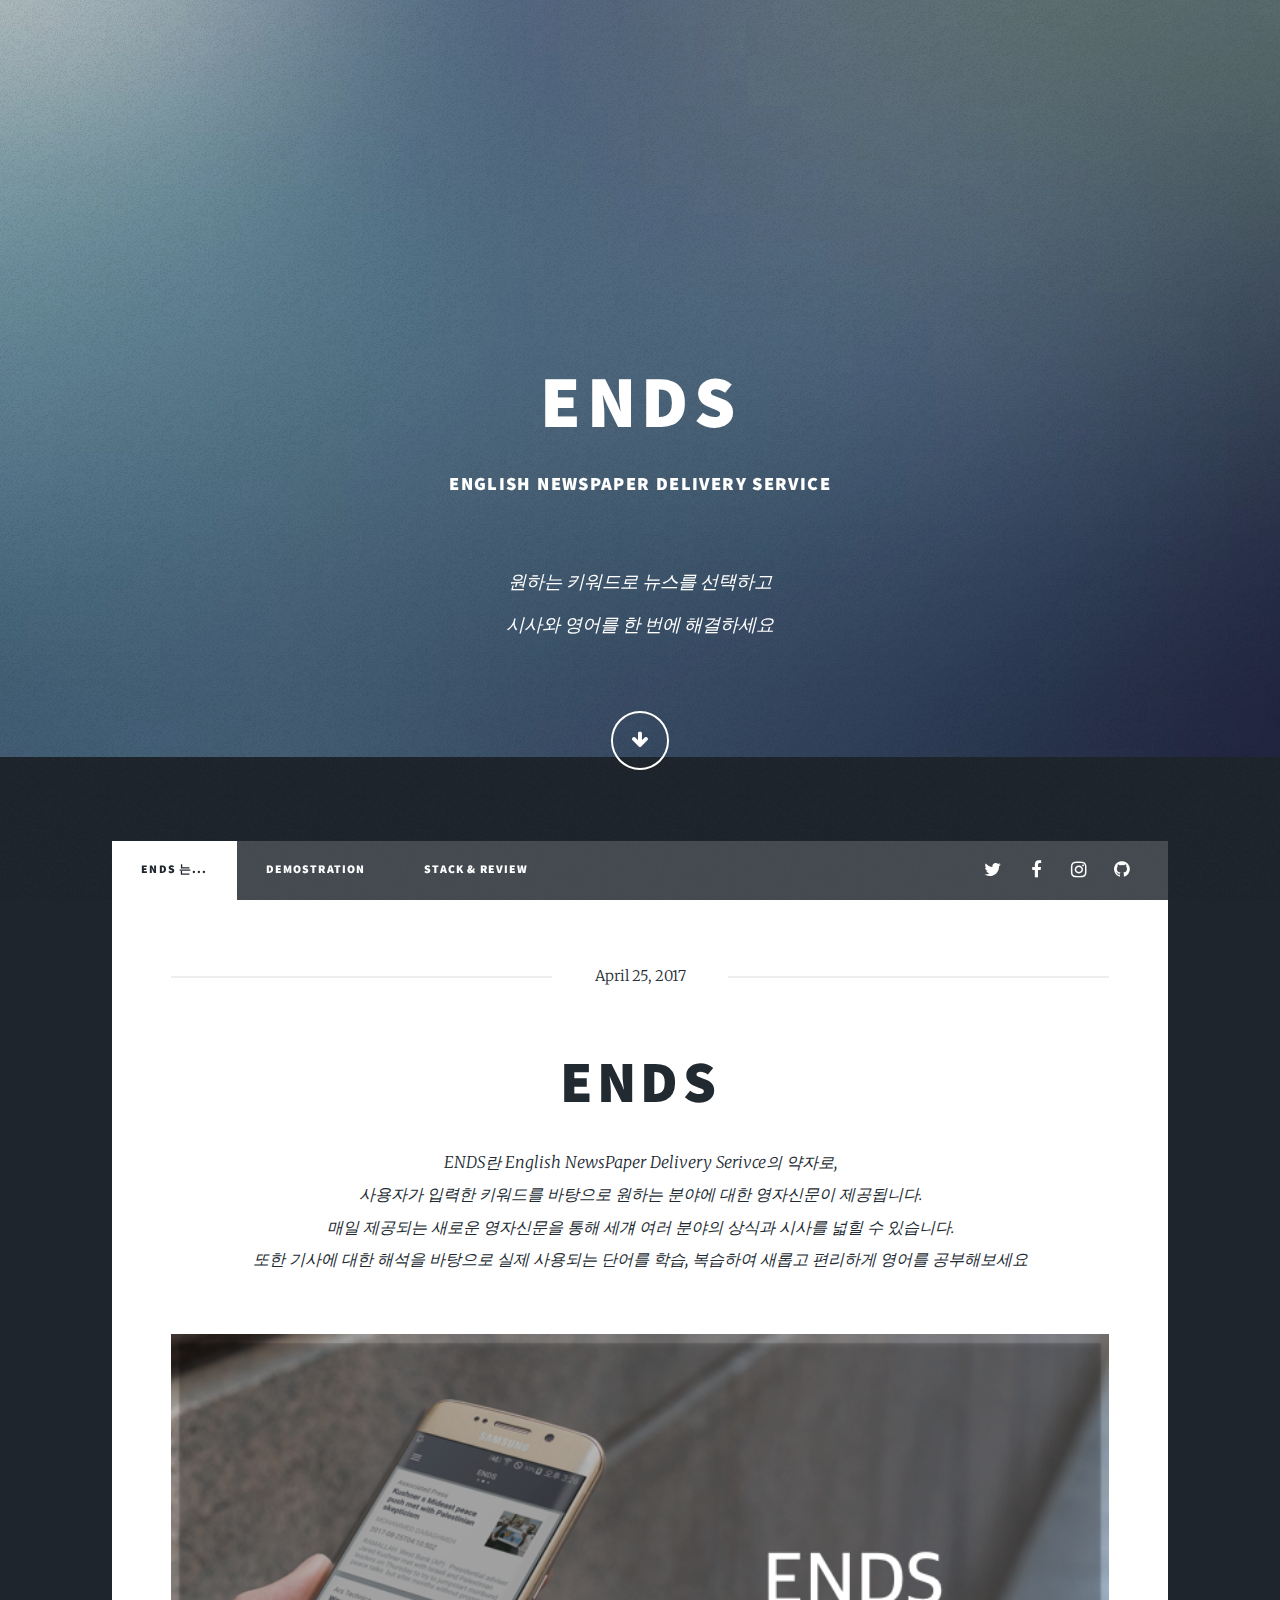
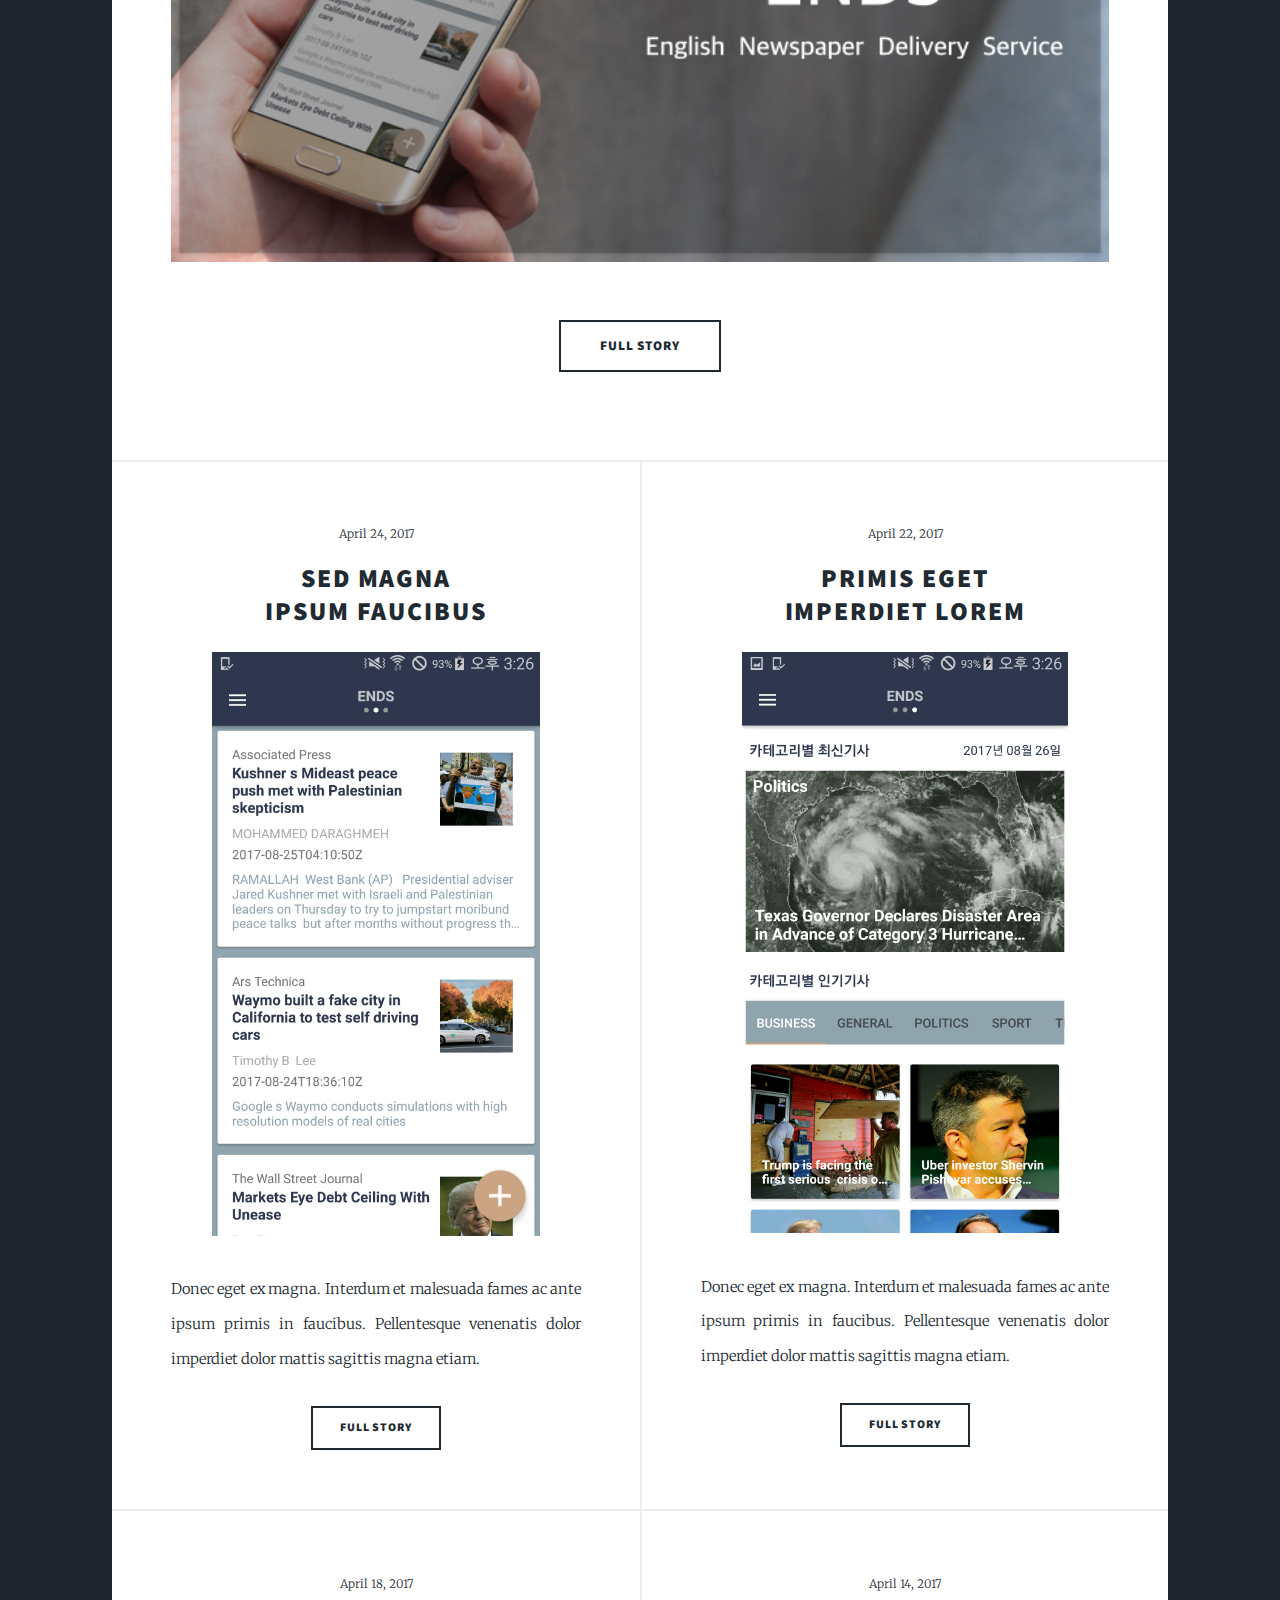
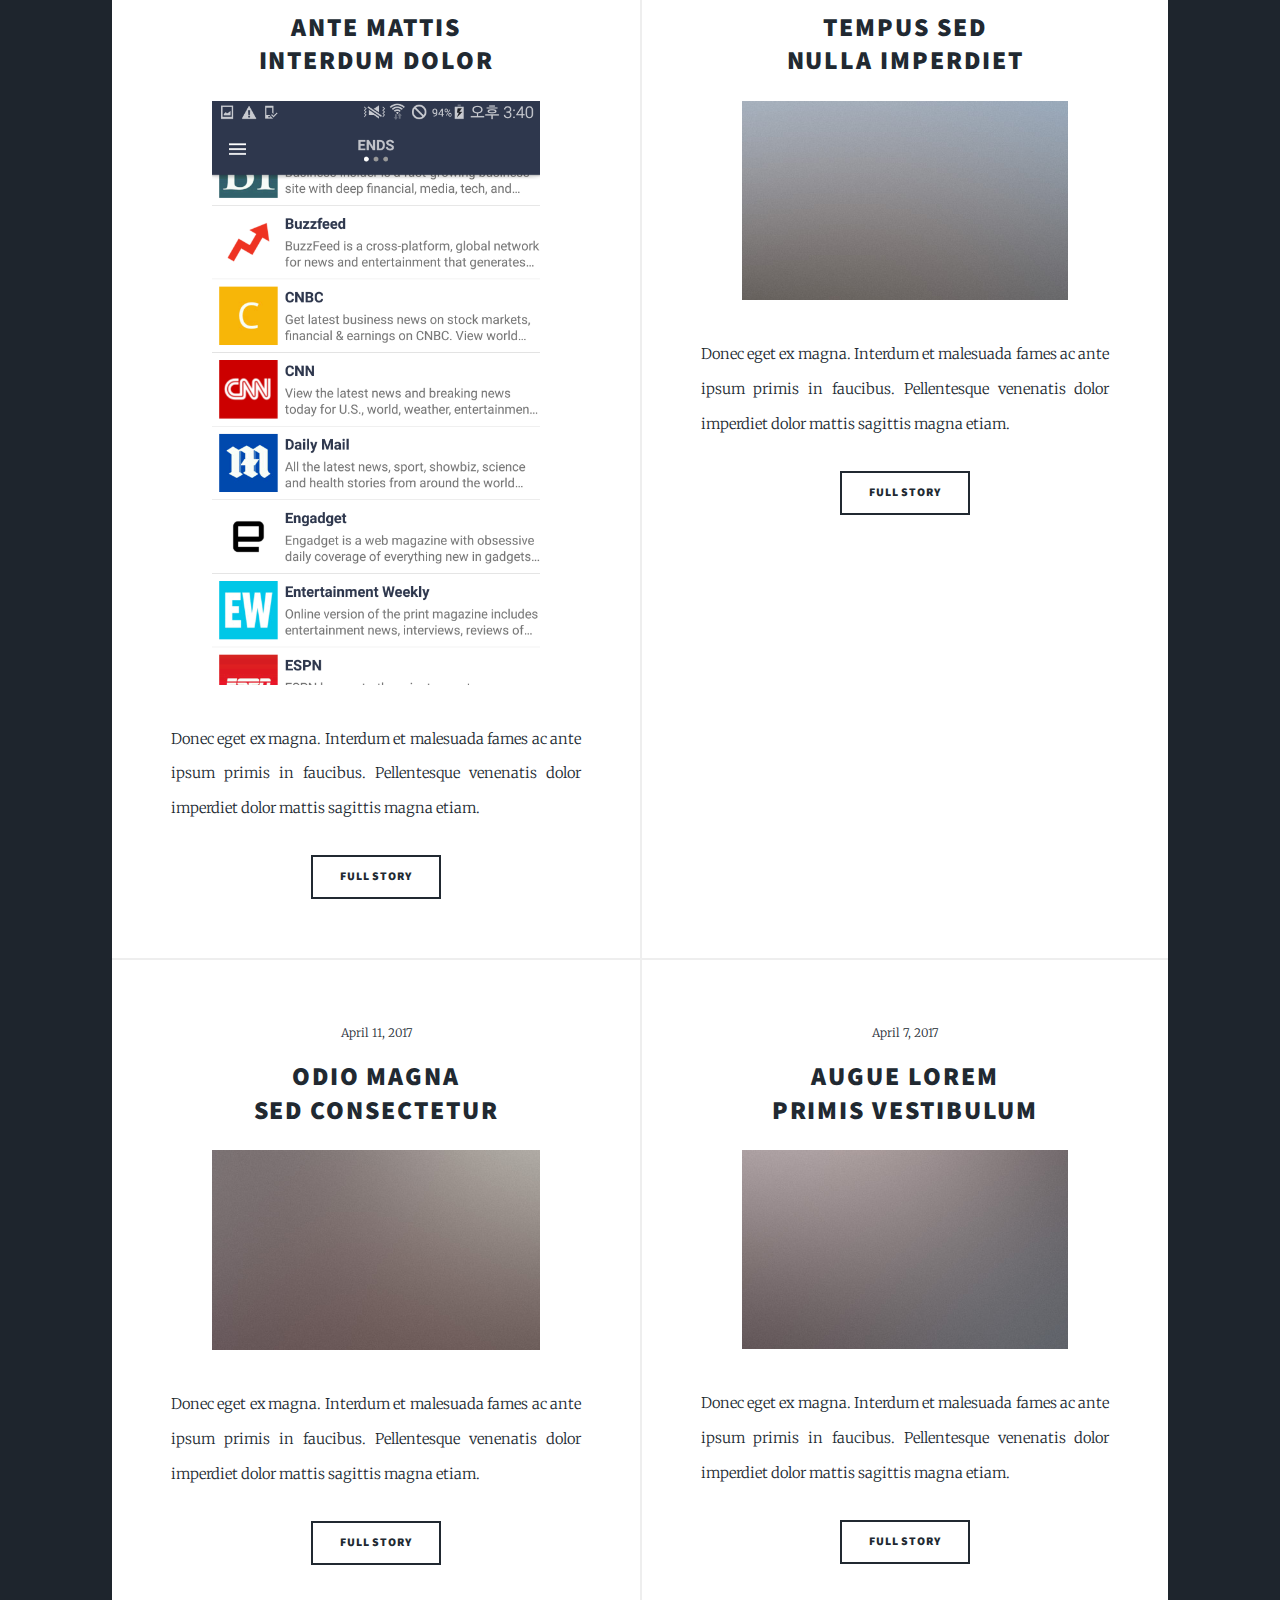
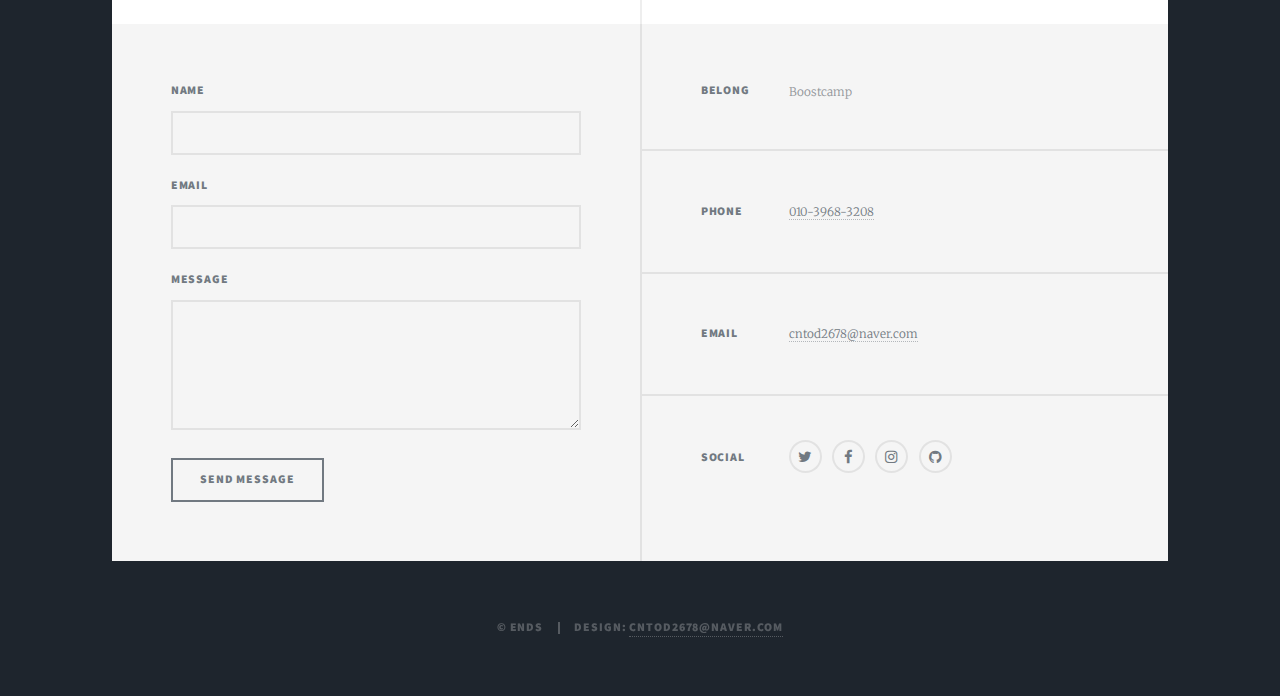
==== index.html @ e50fb22a "Initial commit" ====
<!DOCTYPE HTML>
<!--
	Massively by HTML5 UP
	html5up.net | @ajlkn
	Free for personal and commercial use under the CCA 3.0 license (html5up.net/license)
-->



<html>
	<head>
		<title>Massively by HTML5 UP</title>
		<meta charset="utf-8" />
		<meta name="viewport" content="width=device-width, initial-scale=1, user-scalable=no" />
		<link rel="stylesheet" href="assets/css/main.css" />
		<noscript><link rel="stylesheet" href="assets/css/noscript.css" /></noscript>
         
        
        <style>        
        #imgDiv {
            width:  160px;
            height: 210px;
            position:   absolute;
            border: 2px solid lightseagreen;
        }

        #imgDiv2 {
            width:  160px;
            height: 210px;
            position:   relative;
            border: 2px solid lightseagreen;
            left:   200px;
        }

        #imgDiv img {                         // 두개의 이미지 위치를 똑같이 맞춰줘야 합니다.
            width:  150px;
            height: 200px;
            position:   absolute;
            left:   50%;
            top:    50%;
            margin-left:    -75px;
            margin-top:     -100px;
        }

        #imgDiv2 img {
            width:  150px;
            height: 200px;
            position:   relative;
            left:   50%;
            top:    50%;
            margin-left:    -75px;
            margin-top:     -100px;
        }

        #imgDiv > #funny {                    // 여기부터 
            opacity:    0;
            transition: opacity 1s
        }

        #imgDiv:hover > #funny {
            opacity:    1;
        }                                     //여기까지가 핵심입니다.
    </style>
        
	</head>
	<body class="is-loading">

		<!-- Wrapper -->
			<div id="wrapper" class="fade-in">

				<!-- Intro -->
					<div id="intro">
						<h1>ENDS</h1>
                        <h3>English Newspaper Delivery Service</h3>
                        <p><br>원하는 키워드로 뉴스를 선택하고<br>
                            시사와 영어를 한 번에 해결하세요</p>
                        <br>
						<ul class="actions">
							<li><a href="#header" class="button icon solo fa-arrow-down scrolly">Continue</a></li>
						</ul>
					</div>

				<!-- Header -->
					<header id="header">
						<a href="index.html" class="logo">ENDS 뉴스 알아보기</a>
					</header>

				<!-- Nav -->
					<nav id="nav">
						<ul class="links">
							<li class="active"><a href="index.html">ENDS 는...</a></li>
							<li><a href="generic.html">Demostration</a></li>
							<li><a href="elements.html">Stack & Review</a></li>
						</ul>
						<ul class="icons">
							<li><a href="#" class="icon fa-twitter"><span class="label">Twitter</span></a></li>
							<li><a href="#" class="icon fa-facebook"><span class="label">Facebook</span></a></li>
							<li><a href="#" class="icon fa-instagram"><span class="label">Instagram</span></a></li>
							<li><a href="#" class="icon fa-github"><span class="label">GitHub</span></a></li>
						</ul>
					</nav>

				<!-- Main -->
					<div id="main">

						<!-- Featured Post -->
							<article class="post featured">
								<header class="major">
									<span class="date">April 25, 2017</span>
                                    <h1><a href="#">ENDS</a></h1>
									<p>ENDS란  English NewsPaper Delivery Serivce의 약자로,<br> 사용자가 입력한 키워드를 바탕으로 원하는 분야에 대한 
                                    영자신문이 제공됩니다.<br> 매일 제공되는 새로운 영자신문을 통해 세걔 여러 분야의 상식과 시사를 넓힐 수 있습니다.<br> 또한 기사에 대한 해석을 바탕으로 실제 사용되는 단어를 학습, 복습하여 새롭고 편리하게 영어를 공부해보세요 </p>
								</header>
								<a href="generic.html" class="image main"><img src="images/ENDS.001.png" alt="" /></a>

								<ul class="actions">
									<li><a href="#" class="button big">Full Story</a></li>
								</ul>
							</article>

						<!-- Posts -->
							<section class="posts">
								<article>
									<header>
										<span class="date">April 24, 2017</span>
										<h2><a href="#">Sed magna<br />
										ipsum faucibus</a></h2>
									</header>
									<a href="#" class="image fit"><img src="images/ends_main.png" alt="" /></a>
									<p>Donec eget ex magna. Interdum et malesuada fames ac ante ipsum primis in faucibus. Pellentesque venenatis dolor imperdiet dolor mattis sagittis magna etiam.</p>
									<ul class="actions">
										<li><a href="#" class="button">Full Story</a></li>
									</ul>
								</article>
								<article>
									<header>
										<span class="date">April 22, 2017</span>
										<h2><a href="#">Primis eget<br />
										imperdiet lorem</a></h2>
									</header>
									<a href="#" class="image fit"><img src="images/ends_category.png" alt="" /></a>
									<p>Donec eget ex magna. Interdum et malesuada fames ac ante ipsum primis in faucibus. Pellentesque venenatis dolor imperdiet dolor mattis sagittis magna etiam.</p>
									<ul class="actions">
										<li><a href="#" class="button">Full Story</a></li>
									</ul>
								</article>
								<article>
									<header>
										<span class="date">April 18, 2017</span>
										<h2><a href="#">Ante mattis<br />
										interdum dolor</a></h2>
									</header>
									<a href="#" class="image fit"><img src="images/ends_source.png" alt="" /></a>
									<p>Donec eget ex magna. Interdum et malesuada fames ac ante ipsum primis in faucibus. Pellentesque venenatis dolor imperdiet dolor mattis sagittis magna etiam.</p>
									<ul class="actions">
										<li><a href="#" class="button">Full Story</a></li>
									</ul>
								</article>
								<article>
									<header>
										<span class="date">April 14, 2017</span>
										<h2><a href="#">Tempus sed<br />
										nulla imperdiet</a></h2>
									</header>
									<a href="#" class="image fit"><img src="images/pic05.jpg" alt="" /></a>
									<p>Donec eget ex magna. Interdum et malesuada fames ac ante ipsum primis in faucibus. Pellentesque venenatis dolor imperdiet dolor mattis sagittis magna etiam.</p>
									<ul class="actions">
										<li><a href="#" class="button">Full Story</a></li>
									</ul>
								</article>
								<article>
									<header>
										<span class="date">April 11, 2017</span>
										<h2><a href="#">Odio magna<br />
										sed consectetur</a></h2>
									</header>
									<a href="#" class="image fit"><img src="images/pic06.jpg" alt="" /></a>
									<p>Donec eget ex magna. Interdum et malesuada fames ac ante ipsum primis in faucibus. Pellentesque venenatis dolor imperdiet dolor mattis sagittis magna etiam.</p>
									<ul class="actions">
										<li><a href="#" class="button">Full Story</a></li>
									</ul>
								</article>
								<article>
									<header>
										<span class="date">April 7, 2017</span>
										<h2><a href="#">Augue lorem<br />
										primis vestibulum</a></h2>
									</header>
									<a href="#" class="image fit"><img src="images/pic07.jpg" alt="" /></a>
									<p>Donec eget ex magna. Interdum et malesuada fames ac ante ipsum primis in faucibus. Pellentesque venenatis dolor imperdiet dolor mattis sagittis magna etiam.</p>
									<ul class="actions">
										<li><a href="#" class="button">Full Story</a></li>
									</ul>
								</article>
							</section>

						<!-- Footer -->
<!--
							<footer>
								<div class="pagination">
									<a href="#" class="previous">Prev</a>
									<a href="#" class="page active">1</a>
									<a href="#" class="page">2</a>
									<a href="#" class="page">3</a>
									<span class="extra">&hellip;</span>
									<a href="#" class="page">8</a>
									<a href="#" class="page">9</a>
									<a href="#" class="page">10</a>
									<a href="#" class="next">Next</a>
								</div>
							</footer>
-->

					</div>

				<!-- Footer -->
					<footer id="footer">
						<section>
							<form method="post" action="#">
								<div class="field">
									<label for="name">Name</label>
									<input type="text" name="name" id="name" />
								</div>
								<div class="field">
									<label for="email">Email</label>
									<input type="text" name="email" id="email" />
								</div>
								<div class="field">
									<label for="message">Message</label>
									<textarea name="message" id="message" rows="3"></textarea>
								</div>
								<ul class="actions">
									<li><input type="submit" value="Send Message" /></li>
								</ul>
							</form>
						</section>
						<section class="split contact">
							<section class="alt">
								<h3>Belong</h3>
                                <p>Boostcamp</p>
							</section>
							<section>
								<h3>Phone</h3>
								<p><a href="#">010-3968-3208</a></p>
							</section>
							<section>
								<h3>Email</h3>
								<p><a href="#">cntod2678@naver.com</a></p>
							</section>
							<section>
								<h3>Social</h3>
								<ul class="icons alt">
									<li><a href="#" class="icon alt fa-twitter"><span class="label">Twitter</span></a></li>
									<li><a href="#" class="icon alt fa-facebook"><span class="label">Facebook</span></a></li>
									<li><a href="#" class="icon alt fa-instagram"><span class="label">Instagram</span></a></li>
									<li><a href="#" class="icon alt fa-github"><span class="label">GitHub</span></a></li>
								</ul>
							</section>
						</section>
					</footer>

				<!-- Copyright -->
					<div id="copyright">
						<ul><li>&copy; ENDS</li><li>Design: <a href="https://html5up.net">cntod2678@naver.com</a></li></ul>
					</div>

			</div>

		<!-- Scripts -->
			<script src="assets/js/jquery.min.js"></script>
			<script src="assets/js/jquery.scrollex.min.js"></script>
			<script src="assets/js/jquery.scrolly.min.js"></script>
			<script src="assets/js/skel.min.js"></script>
			<script src="assets/js/util.js"></script>
			<script src="assets/js/main.js"></script>

	</body>
</html>
---- assets/css/main.css ----
@import url(font-awesome.min.css);
@import url("https://fonts.googleapis.com/css?family=Merriweather:300,700,300italic,700italic|Source+Sans+Pro:900");

/*
	Massively by HTML5 UP
	html5up.net | @ajlkn
	Free for personal and commercial use under the CCA 3.0 license (html5up.net/license)
*/

/* Reset */

	html, body, div, span, applet, object, iframe, h1, h2, h3, h4, h5, h6, p, blockquote, pre, a, abbr, acronym, address, big, cite, code, del, dfn, em, img, ins, kbd, q, s, samp, small, strike, strong, sub, sup, tt, var, b, u, i, center, dl, dt, dd, ol, ul, li, fieldset, form, label, legend, table, caption, tbody, tfoot, thead, tr, th, td, article, aside, canvas, details, embed, figure, figcaption, footer, header, hgroup, menu, nav, output, ruby, section, summary, time, mark, audio, video {
		margin: 0;
		padding: 0;
		border: 0;
		font-size: 100%;
		font: inherit;
		vertical-align: baseline;
	}

	article, aside, details, figcaption, figure, footer, header, hgroup, menu, nav, section {
		display: block;
	}

	body {
		line-height: 1;
	}

	ol, ul {
		list-style: none;
	}

	blockquote, q {
		quotes: none;
	}

	blockquote:before, blockquote:after, q:before, q:after {
		content: '';
		content: none;
	}

	table {
		border-collapse: collapse;
		border-spacing: 0;
	}

	body {
		-webkit-text-size-adjust: none;
	}

/* Box Model */

	*, *:before, *:after {
		-moz-box-sizing: border-box;
		-webkit-box-sizing: border-box;
		box-sizing: border-box;
	}

/* Grid */

	.row {
		border-bottom: solid 1px transparent;
		-moz-box-sizing: border-box;
		-webkit-box-sizing: border-box;
		box-sizing: border-box;
	}

	.row > * {
		float: left;
		-moz-box-sizing: border-box;
		-webkit-box-sizing: border-box;
		box-sizing: border-box;
	}

	.row:after, .row:before {
		content: '';
		display: block;
		clear: both;
		height: 0;
	}

	.row.uniform > * > :first-child {
		margin-top: 0;
	}

	.row.uniform > * > :last-child {
		margin-bottom: 0;
	}

	.row.\30 \25 > * {
		padding: 0 0 0 0rem;
	}

	.row.\30 \25 {
		margin: 0 0 -1px 0rem;
	}

	.row.uniform.\30 \25 > * {
		padding: 0rem 0 0 0rem;
	}

	.row.uniform.\30 \25 {
		margin: 0rem 0 -1px 0rem;
	}

	.row > * {
		padding: 0 0 0 1.5rem;
	}

	.row {
		margin: 0 0 -1px -1.5rem;
	}

	.row.uniform > * {
		padding: 1.5rem 0 0 1.5rem;
	}

	.row.uniform {
		margin: -1.5rem 0 -1px -1.5rem;
	}

	.row.\32 00\25 > * {
		padding: 0 0 0 3rem;
	}

	.row.\32 00\25 {
		margin: 0 0 -1px -3rem;
	}

	.row.uniform.\32 00\25 > * {
		padding: 3rem 0 0 3rem;
	}

	.row.uniform.\32 00\25 {
		margin: -3rem 0 -1px -3rem;
	}

	.row.\31 50\25 > * {
		padding: 0 0 0 2.25rem;
	}

	.row.\31 50\25 {
		margin: 0 0 -1px -2.25rem;
	}

	.row.uniform.\31 50\25 > * {
		padding: 2.25rem 0 0 2.25rem;
	}

	.row.uniform.\31 50\25 {
		margin: -2.25rem 0 -1px -2.25rem;
	}

	.row.\35 0\25 > * {
		padding: 0 0 0 0.75rem;
	}

	.row.\35 0\25 {
		margin: 0 0 -1px -0.75rem;
	}

	.row.uniform.\35 0\25 > * {
		padding: 0.75rem 0 0 0.75rem;
	}

	.row.uniform.\35 0\25 {
		margin: -0.75rem 0 -1px -0.75rem;
	}

	.row.\32 5\25 > * {
		padding: 0 0 0 0.375rem;
	}

	.row.\32 5\25 {
		margin: 0 0 -1px -0.375rem;
	}

	.row.uniform.\32 5\25 > * {
		padding: 0.375rem 0 0 0.375rem;
	}

	.row.uniform.\32 5\25 {
		margin: -0.375rem 0 -1px -0.375rem;
	}

	.\31 2u, .\31 2u\24 {
		width: 100%;
		clear: none;
		margin-left: 0;
	}

	.\31 1u, .\31 1u\24 {
		width: 91.6666666667%;
		clear: none;
		margin-left: 0;
	}

	.\31 0u, .\31 0u\24 {
		width: 83.3333333333%;
		clear: none;
		margin-left: 0;
	}

	.\39 u, .\39 u\24 {
		width: 75%;
		clear: none;
		margin-left: 0;
	}

	.\38 u, .\38 u\24 {
		width: 66.6666666667%;
		clear: none;
		margin-left: 0;
	}

	.\37 u, .\37 u\24 {
		width: 58.3333333333%;
		clear: none;
		margin-left: 0;
	}

	.\36 u, .\36 u\24 {
		width: 50%;
		clear: none;
		margin-left: 0;
	}

	.\35 u, .\35 u\24 {
		width: 41.6666666667%;
		clear: none;
		margin-left: 0;
	}

	.\34 u, .\34 u\24 {
		width: 33.3333333333%;
		clear: none;
		margin-left: 0;
	}

	.\33 u, .\33 u\24 {
		width: 25%;
		clear: none;
		margin-left: 0;
	}

	.\32 u, .\32 u\24 {
		width: 16.6666666667%;
		clear: none;
		margin-left: 0;
	}

	.\31 u, .\31 u\24 {
		width: 8.3333333333%;
		clear: none;
		margin-left: 0;
	}

	.\31 2u\24 + *,
	.\31 1u\24 + *,
	.\31 0u\24 + *,
	.\39 u\24 + *,
	.\38 u\24 + *,
	.\37 u\24 + *,
	.\36 u\24 + *,
	.\35 u\24 + *,
	.\34 u\24 + *,
	.\33 u\24 + *,
	.\32 u\24 + *,
	.\31 u\24 + * {
		clear: left;
	}

	.\-11u {
		margin-left: 91.66667%;
	}

	.\-10u {
		margin-left: 83.33333%;
	}

	.\-9u {
		margin-left: 75%;
	}

	.\-8u {
		margin-left: 66.66667%;
	}

	.\-7u {
		margin-left: 58.33333%;
	}

	.\-6u {
		margin-left: 50%;
	}

	.\-5u {
		margin-left: 41.66667%;
	}

	.\-4u {
		margin-left: 33.33333%;
	}

	.\-3u {
		margin-left: 25%;
	}

	.\-2u {
		margin-left: 16.66667%;
	}

	.\-1u {
		margin-left: 8.33333%;
	}

	@media screen and (max-width: 1680px) {

		.row > * {
			padding: 0 0 0 1.5rem;
		}

		.row {
			margin: 0 0 -1px -1.5rem;
		}

		.row.uniform > * {
			padding: 1.5rem 0 0 1.5rem;
		}

		.row.uniform {
			margin: -1.5rem 0 -1px -1.5rem;
		}

		.row.\32 00\25 > * {
			padding: 0 0 0 3rem;
		}

		.row.\32 00\25 {
			margin: 0 0 -1px -3rem;
		}

		.row.uniform.\32 00\25 > * {
			padding: 3rem 0 0 3rem;
		}

		.row.uniform.\32 00\25 {
			margin: -3rem 0 -1px -3rem;
		}

		.row.\31 50\25 > * {
			padding: 0 0 0 2.25rem;
		}

		.row.\31 50\25 {
			margin: 0 0 -1px -2.25rem;
		}

		.row.uniform.\31 50\25 > * {
			padding: 2.25rem 0 0 2.25rem;
		}

		.row.uniform.\31 50\25 {
			margin: -2.25rem 0 -1px -2.25rem;
		}

		.row.\35 0\25 > * {
			padding: 0 0 0 0.75rem;
		}

		.row.\35 0\25 {
			margin: 0 0 -1px -0.75rem;
		}

		.row.uniform.\35 0\25 > * {
			padding: 0.75rem 0 0 0.75rem;
		}

		.row.uniform.\35 0\25 {
			margin: -0.75rem 0 -1px -0.75rem;
		}

		.row.\32 5\25 > * {
			padding: 0 0 0 0.375rem;
		}

		.row.\32 5\25 {
			margin: 0 0 -1px -0.375rem;
		}

		.row.uniform.\32 5\25 > * {
			padding: 0.375rem 0 0 0.375rem;
		}

		.row.uniform.\32 5\25 {
			margin: -0.375rem 0 -1px -0.375rem;
		}

		.\31 2u\28xlarge\29, .\31 2u\24\28xlarge\29 {
			width: 100%;
			clear: none;
			margin-left: 0;
		}

		.\31 1u\28xlarge\29, .\31 1u\24\28xlarge\29 {
			width: 91.6666666667%;
			clear: none;
			margin-left: 0;
		}

		.\31 0u\28xlarge\29, .\31 0u\24\28xlarge\29 {
			width: 83.3333333333%;
			clear: none;
			margin-left: 0;
		}

		.\39 u\28xlarge\29, .\39 u\24\28xlarge\29 {
			width: 75%;
			clear: none;
			margin-left: 0;
		}

		.\38 u\28xlarge\29, .\38 u\24\28xlarge\29 {
			width: 66.6666666667%;
			clear: none;
			margin-left: 0;
		}

		.\37 u\28xlarge\29, .\37 u\24\28xlarge\29 {
			width: 58.3333333333%;
			clear: none;
			margin-left: 0;
		}

		.\36 u\28xlarge\29, .\36 u\24\28xlarge\29 {
			width: 50%;
			clear: none;
			margin-left: 0;
		}

		.\35 u\28xlarge\29, .\35 u\24\28xlarge\29 {
			width: 41.6666666667%;
			clear: none;
			margin-left: 0;
		}

		.\34 u\28xlarge\29, .\34 u\24\28xlarge\29 {
			width: 33.3333333333%;
			clear: none;
			margin-left: 0;
		}

		.\33 u\28xlarge\29, .\33 u\24\28xlarge\29 {
			width: 25%;
			clear: none;
			margin-left: 0;
		}

		.\32 u\28xlarge\29, .\32 u\24\28xlarge\29 {
			width: 16.6666666667%;
			clear: none;
			margin-left: 0;
		}

		.\31 u\28xlarge\29, .\31 u\24\28xlarge\29 {
			width: 8.3333333333%;
			clear: none;
			margin-left: 0;
		}

		.\31 2u\24\28xlarge\29 + *,
		.\31 1u\24\28xlarge\29 + *,
		.\31 0u\24\28xlarge\29 + *,
		.\39 u\24\28xlarge\29 + *,
		.\38 u\24\28xlarge\29 + *,
		.\37 u\24\28xlarge\29 + *,
		.\36 u\24\28xlarge\29 + *,
		.\35 u\24\28xlarge\29 + *,
		.\34 u\24\28xlarge\29 + *,
		.\33 u\24\28xlarge\29 + *,
		.\32 u\24\28xlarge\29 + *,
		.\31 u\24\28xlarge\29 + * {
			clear: left;
		}

		.\-11u\28xlarge\29 {
			margin-left: 91.66667%;
		}

		.\-10u\28xlarge\29 {
			margin-left: 83.33333%;
		}

		.\-9u\28xlarge\29 {
			margin-left: 75%;
		}

		.\-8u\28xlarge\29 {
			margin-left: 66.66667%;
		}

		.\-7u\28xlarge\29 {
			margin-left: 58.33333%;
		}

		.\-6u\28xlarge\29 {
			margin-left: 50%;
		}

		.\-5u\28xlarge\29 {
			margin-left: 41.66667%;
		}

		.\-4u\28xlarge\29 {
			margin-left: 33.33333%;
		}

		.\-3u\28xlarge\29 {
			margin-left: 25%;
		}

		.\-2u\28xlarge\29 {
			margin-left: 16.66667%;
		}

		.\-1u\28xlarge\29 {
			margin-left: 8.33333%;
		}

	}

	@media screen and (max-width: 1280px) {

		.row > * {
			padding: 0 0 0 1.5rem;
		}

		.row {
			margin: 0 0 -1px -1.5rem;
		}

		.row.uniform > * {
			padding: 1.5rem 0 0 1.5rem;
		}

		.row.uniform {
			margin: -1.5rem 0 -1px -1.5rem;
		}

		.row.\32 00\25 > * {
			padding: 0 0 0 3rem;
		}

		.row.\32 00\25 {
			margin: 0 0 -1px -3rem;
		}

		.row.uniform.\32 00\25 > * {
			padding: 3rem 0 0 3rem;
		}

		.row.uniform.\32 00\25 {
			margin: -3rem 0 -1px -3rem;
		}

		.row.\31 50\25 > * {
			padding: 0 0 0 2.25rem;
		}

		.row.\31 50\25 {
			margin: 0 0 -1px -2.25rem;
		}

		.row.uniform.\31 50\25 > * {
			padding: 2.25rem 0 0 2.25rem;
		}

		.row.uniform.\31 50\25 {
			margin: -2.25rem 0 -1px -2.25rem;
		}

		.row.\35 0\25 > * {
			padding: 0 0 0 0.75rem;
		}

		.row.\35 0\25 {
			margin: 0 0 -1px -0.75rem;
		}

		.row.uniform.\35 0\25 > * {
			padding: 0.75rem 0 0 0.75rem;
		}

		.row.uniform.\35 0\25 {
			margin: -0.75rem 0 -1px -0.75rem;
		}

		.row.\32 5\25 > * {
			padding: 0 0 0 0.375rem;
		}

		.row.\32 5\25 {
			margin: 0 0 -1px -0.375rem;
		}

		.row.uniform.\32 5\25 > * {
			padding: 0.375rem 0 0 0.375rem;
		}

		.row.uniform.\32 5\25 {
			margin: -0.375rem 0 -1px -0.375rem;
		}

		.\31 2u\28large\29, .\31 2u\24\28large\29 {
			width: 100%;
			clear: none;
			margin-left: 0;
		}

		.\31 1u\28large\29, .\31 1u\24\28large\29 {
			width: 91.6666666667%;
			clear: none;
			margin-left: 0;
		}

		.\31 0u\28large\29, .\31 0u\24\28large\29 {
			width: 83.3333333333%;
			clear: none;
			margin-left: 0;
		}

		.\39 u\28large\29, .\39 u\24\28large\29 {
			width: 75%;
			clear: none;
			margin-left: 0;
		}

		.\38 u\28large\29, .\38 u\24\28large\29 {
			width: 66.6666666667%;
			clear: none;
			margin-left: 0;
		}

		.\37 u\28large\29, .\37 u\24\28large\29 {
			width: 58.3333333333%;
			clear: none;
			margin-left: 0;
		}

		.\36 u\28large\29, .\36 u\24\28large\29 {
			width: 50%;
			clear: none;
			margin-left: 0;
		}

		.\35 u\28large\29, .\35 u\24\28large\29 {
			width: 41.6666666667%;
			clear: none;
			margin-left: 0;
		}

		.\34 u\28large\29, .\34 u\24\28large\29 {
			width: 33.3333333333%;
			clear: none;
			margin-left: 0;
		}

		.\33 u\28large\29, .\33 u\24\28large\29 {
			width: 25%;
			clear: none;
			margin-left: 0;
		}

		.\32 u\28large\29, .\32 u\24\28large\29 {
			width: 16.6666666667%;
			clear: none;
			margin-left: 0;
		}

		.\31 u\28large\29, .\31 u\24\28large\29 {
			width: 8.3333333333%;
			clear: none;
			margin-left: 0;
		}

		.\31 2u\24\28large\29 + *,
		.\31 1u\24\28large\29 + *,
		.\31 0u\24\28large\29 + *,
		.\39 u\24\28large\29 + *,
		.\38 u\24\28large\29 + *,
		.\37 u\24\28large\29 + *,
		.\36 u\24\28large\29 + *,
		.\35 u\24\28large\29 + *,
		.\34 u\24\28large\29 + *,
		.\33 u\24\28large\29 + *,
		.\32 u\24\28large\29 + *,
		.\31 u\24\28large\29 + * {
			clear: left;
		}

		.\-11u\28large\29 {
			margin-left: 91.66667%;
		}

		.\-10u\28large\29 {
			margin-left: 83.33333%;
		}

		.\-9u\28large\29 {
			margin-left: 75%;
		}

		.\-8u\28large\29 {
			margin-left: 66.66667%;
		}

		.\-7u\28large\29 {
			margin-left: 58.33333%;
		}

		.\-6u\28large\29 {
			margin-left: 50%;
		}

		.\-5u\28large\29 {
			margin-left: 41.66667%;
		}

		.\-4u\28large\29 {
			margin-left: 33.33333%;
		}

		.\-3u\28large\29 {
			margin-left: 25%;
		}

		.\-2u\28large\29 {
			margin-left: 16.66667%;
		}

		.\-1u\28large\29 {
			margin-left: 8.33333%;
		}

	}

	@media screen and (max-width: 980px) {

		.row > * {
			padding: 0 0 0 1.5rem;
		}

		.row {
			margin: 0 0 -1px -1.5rem;
		}

		.row.uniform > * {
			padding: 1.5rem 0 0 1.5rem;
		}

		.row.uniform {
			margin: -1.5rem 0 -1px -1.5rem;
		}

		.row.\32 00\25 > * {
			padding: 0 0 0 3rem;
		}

		.row.\32 00\25 {
			margin: 0 0 -1px -3rem;
		}

		.row.uniform.\32 00\25 > * {
			padding: 3rem 0 0 3rem;
		}

		.row.uniform.\32 00\25 {
			margin: -3rem 0 -1px -3rem;
		}

		.row.\31 50\25 > * {
			padding: 0 0 0 2.25rem;
		}

		.row.\31 50\25 {
			margin: 0 0 -1px -2.25rem;
		}

		.row.uniform.\31 50\25 > * {
			padding: 2.25rem 0 0 2.25rem;
		}

		.row.uniform.\31 50\25 {
			margin: -2.25rem 0 -1px -2.25rem;
		}

		.row.\35 0\25 > * {
			padding: 0 0 0 0.75rem;
		}

		.row.\35 0\25 {
			margin: 0 0 -1px -0.75rem;
		}

		.row.uniform.\35 0\25 > * {
			padding: 0.75rem 0 0 0.75rem;
		}

		.row.uniform.\35 0\25 {
			margin: -0.75rem 0 -1px -0.75rem;
		}

		.row.\32 5\25 > * {
			padding: 0 0 0 0.375rem;
		}

		.row.\32 5\25 {
			margin: 0 0 -1px -0.375rem;
		}

		.row.uniform.\32 5\25 > * {
			padding: 0.375rem 0 0 0.375rem;
		}

		.row.uniform.\32 5\25 {
			margin: -0.375rem 0 -1px -0.375rem;
		}

		.\31 2u\28medium\29, .\31 2u\24\28medium\29 {
			width: 100%;
			clear: none;
			margin-left: 0;
		}

		.\31 1u\28medium\29, .\31 1u\24\28medium\29 {
			width: 91.6666666667%;
			clear: none;
			margin-left: 0;
		}

		.\31 0u\28medium\29, .\31 0u\24\28medium\29 {
			width: 83.3333333333%;
			clear: none;
			margin-left: 0;
		}

		.\39 u\28medium\29, .\39 u\24\28medium\29 {
			width: 75%;
			clear: none;
			margin-left: 0;
		}

		.\38 u\28medium\29, .\38 u\24\28medium\29 {
			width: 66.6666666667%;
			clear: none;
			margin-left: 0;
		}

		.\37 u\28medium\29, .\37 u\24\28medium\29 {
			width: 58.3333333333%;
			clear: none;
			margin-left: 0;
		}

		.\36 u\28medium\29, .\36 u\24\28medium\29 {
			width: 50%;
			clear: none;
			margin-left: 0;
		}

		.\35 u\28medium\29, .\35 u\24\28medium\29 {
			width: 41.6666666667%;
			clear: none;
			margin-left: 0;
		}

		.\34 u\28medium\29, .\34 u\24\28medium\29 {
			width: 33.3333333333%;
			clear: none;
			margin-left: 0;
		}

		.\33 u\28medium\29, .\33 u\24\28medium\29 {
			width: 25%;
			clear: none;
			margin-left: 0;
		}

		.\32 u\28medium\29, .\32 u\24\28medium\29 {
			width: 16.6666666667%;
			clear: none;
			margin-left: 0;
		}

		.\31 u\28medium\29, .\31 u\24\28medium\29 {
			width: 8.3333333333%;
			clear: none;
			margin-left: 0;
		}

		.\31 2u\24\28medium\29 + *,
		.\31 1u\24\28medium\29 + *,
		.\31 0u\24\28medium\29 + *,
		.\39 u\24\28medium\29 + *,
		.\38 u\24\28medium\29 + *,
		.\37 u\24\28medium\29 + *,
		.\36 u\24\28medium\29 + *,
		.\35 u\24\28medium\29 + *,
		.\34 u\24\28medium\29 + *,
		.\33 u\24\28medium\29 + *,
		.\32 u\24\28medium\29 + *,
		.\31 u\24\28medium\29 + * {
			clear: left;
		}

		.\-11u\28medium\29 {
			margin-left: 91.66667%;
		}

		.\-10u\28medium\29 {
			margin-left: 83.33333%;
		}

		.\-9u\28medium\29 {
			margin-left: 75%;
		}

		.\-8u\28medium\29 {
			margin-left: 66.66667%;
		}

		.\-7u\28medium\29 {
			margin-left: 58.33333%;
		}

		.\-6u\28medium\29 {
			margin-left: 50%;
		}

		.\-5u\28medium\29 {
			margin-left: 41.66667%;
		}

		.\-4u\28medium\29 {
			margin-left: 33.33333%;
		}

		.\-3u\28medium\29 {
			margin-left: 25%;
		}

		.\-2u\28medium\29 {
			margin-left: 16.66667%;
		}

		.\-1u\28medium\29 {
			margin-left: 8.33333%;
		}

	}

	@media screen and (max-width: 736px) {

		.row > * {
			padding: 0 0 0 1.5rem;
		}

		.row {
			margin: 0 0 -1px -1.5rem;
		}

		.row.uniform > * {
			padding: 1.5rem 0 0 1.5rem;
		}

		.row.uniform {
			margin: -1.5rem 0 -1px -1.5rem;
		}

		.row.\32 00\25 > * {
			padding: 0 0 0 3rem;
		}

		.row.\32 00\25 {
			margin: 0 0 -1px -3rem;
		}

		.row.uniform.\32 00\25 > * {
			padding: 3rem 0 0 3rem;
		}

		.row.uniform.\32 00\25 {
			margin: -3rem 0 -1px -3rem;
		}

		.row.\31 50\25 > * {
			padding: 0 0 0 2.25rem;
		}

		.row.\31 50\25 {
			margin: 0 0 -1px -2.25rem;
		}

		.row.uniform.\31 50\25 > * {
			padding: 2.25rem 0 0 2.25rem;
		}

		.row.uniform.\31 50\25 {
			margin: -2.25rem 0 -1px -2.25rem;
		}

		.row.\35 0\25 > * {
			padding: 0 0 0 0.75rem;
		}

		.row.\35 0\25 {
			margin: 0 0 -1px -0.75rem;
		}

		.row.uniform.\35 0\25 > * {
			padding: 0.75rem 0 0 0.75rem;
		}

		.row.uniform.\35 0\25 {
			margin: -0.75rem 0 -1px -0.75rem;
		}

		.row.\32 5\25 > * {
			padding: 0 0 0 0.375rem;
		}

		.row.\32 5\25 {
			margin: 0 0 -1px -0.375rem;
		}

		.row.uniform.\32 5\25 > * {
			padding: 0.375rem 0 0 0.375rem;
		}

		.row.uniform.\32 5\25 {
			margin: -0.375rem 0 -1px -0.375rem;
		}

		.\31 2u\28small\29, .\31 2u\24\28small\29 {
			width: 100%;
			clear: none;
			margin-left: 0;
		}

		.\31 1u\28small\29, .\31 1u\24\28small\29 {
			width: 91.6666666667%;
			clear: none;
			margin-left: 0;
		}

		.\31 0u\28small\29, .\31 0u\24\28small\29 {
			width: 83.3333333333%;
			clear: none;
			margin-left: 0;
		}

		.\39 u\28small\29, .\39 u\24\28small\29 {
			width: 75%;
			clear: none;
			margin-left: 0;
		}

		.\38 u\28small\29, .\38 u\24\28small\29 {
			width: 66.6666666667%;
			clear: none;
			margin-left: 0;
		}

		.\37 u\28small\29, .\37 u\24\28small\29 {
			width: 58.3333333333%;
			clear: none;
			margin-left: 0;
		}

		.\36 u\28small\29, .\36 u\24\28small\29 {
			width: 50%;
			clear: none;
			margin-left: 0;
		}

		.\35 u\28small\29, .\35 u\24\28small\29 {
			width: 41.6666666667%;
			clear: none;
			margin-left: 0;
		}

		.\34 u\28small\29, .\34 u\24\28small\29 {
			width: 33.3333333333%;
			clear: none;
			margin-left: 0;
		}

		.\33 u\28small\29, .\33 u\24\28small\29 {
			width: 25%;
			clear: none;
			margin-left: 0;
		}

		.\32 u\28small\29, .\32 u\24\28small\29 {
			width: 16.6666666667%;
			clear: none;
			margin-left: 0;
		}

		.\31 u\28small\29, .\31 u\24\28small\29 {
			width: 8.3333333333%;
			clear: none;
			margin-left: 0;
		}

		.\31 2u\24\28small\29 + *,
		.\31 1u\24\28small\29 + *,
		.\31 0u\24\28small\29 + *,
		.\39 u\24\28small\29 + *,
		.\38 u\24\28small\29 + *,
		.\37 u\24\28small\29 + *,
		.\36 u\24\28small\29 + *,
		.\35 u\24\28small\29 + *,
		.\34 u\24\28small\29 + *,
		.\33 u\24\28small\29 + *,
		.\32 u\24\28small\29 + *,
		.\31 u\24\28small\29 + * {
			clear: left;
		}

		.\-11u\28small\29 {
			margin-left: 91.66667%;
		}

		.\-10u\28small\29 {
			margin-left: 83.33333%;
		}

		.\-9u\28small\29 {
			margin-left: 75%;
		}

		.\-8u\28small\29 {
			margin-left: 66.66667%;
		}

		.\-7u\28small\29 {
			margin-left: 58.33333%;
		}

		.\-6u\28small\29 {
			margin-left: 50%;
		}

		.\-5u\28small\29 {
			margin-left: 41.66667%;
		}

		.\-4u\28small\29 {
			margin-left: 33.33333%;
		}

		.\-3u\28small\29 {
			margin-left: 25%;
		}

		.\-2u\28small\29 {
			margin-left: 16.66667%;
		}

		.\-1u\28small\29 {
			margin-left: 8.33333%;
		}

	}

	@media screen and (max-width: 480px) {

		.row > * {
			padding: 0 0 0 1.5rem;
		}

		.row {
			margin: 0 0 -1px -1.5rem;
		}

		.row.uniform > * {
			padding: 1.5rem 0 0 1.5rem;
		}

		.row.uniform {
			margin: -1.5rem 0 -1px -1.5rem;
		}

		.row.\32 00\25 > * {
			padding: 0 0 0 3rem;
		}

		.row.\32 00\25 {
			margin: 0 0 -1px -3rem;
		}

		.row.uniform.\32 00\25 > * {
			padding: 3rem 0 0 3rem;
		}

		.row.uniform.\32 00\25 {
			margin: -3rem 0 -1px -3rem;
		}

		.row.\31 50\25 > * {
			padding: 0 0 0 2.25rem;
		}

		.row.\31 50\25 {
			margin: 0 0 -1px -2.25rem;
		}

		.row.uniform.\31 50\25 > * {
			padding: 2.25rem 0 0 2.25rem;
		}

		.row.uniform.\31 50\25 {
			margin: -2.25rem 0 -1px -2.25rem;
		}

		.row.\35 0\25 > * {
			padding: 0 0 0 0.75rem;
		}

		.row.\35 0\25 {
			margin: 0 0 -1px -0.75rem;
		}

		.row.uniform.\35 0\25 > * {
			padding: 0.75rem 0 0 0.75rem;
		}

		.row.uniform.\35 0\25 {
			margin: -0.75rem 0 -1px -0.75rem;
		}

		.row.\32 5\25 > * {
			padding: 0 0 0 0.375rem;
		}

		.row.\32 5\25 {
			margin: 0 0 -1px -0.375rem;
		}

		.row.uniform.\32 5\25 > * {
			padding: 0.375rem 0 0 0.375rem;
		}

		.row.uniform.\32 5\25 {
			margin: -0.375rem 0 -1px -0.375rem;
		}

		.\31 2u\28xsmall\29, .\31 2u\24\28xsmall\29 {
			width: 100%;
			clear: none;
			margin-left: 0;
		}

		.\31 1u\28xsmall\29, .\31 1u\24\28xsmall\29 {
			width: 91.6666666667%;
			clear: none;
			margin-left: 0;
		}

		.\31 0u\28xsmall\29, .\31 0u\24\28xsmall\29 {
			width: 83.3333333333%;
			clear: none;
			margin-left: 0;
		}

		.\39 u\28xsmall\29, .\39 u\24\28xsmall\29 {
			width: 75%;
			clear: none;
			margin-left: 0;
		}

		.\38 u\28xsmall\29, .\38 u\24\28xsmall\29 {
			width: 66.6666666667%;
			clear: none;
			margin-left: 0;
		}

		.\37 u\28xsmall\29, .\37 u\24\28xsmall\29 {
			width: 58.3333333333%;
			clear: none;
			margin-left: 0;
		}

		.\36 u\28xsmall\29, .\36 u\24\28xsmall\29 {
			width: 50%;
			clear: none;
			margin-left: 0;
		}

		.\35 u\28xsmall\29, .\35 u\24\28xsmall\29 {
			width: 41.6666666667%;
			clear: none;
			margin-left: 0;
		}

		.\34 u\28xsmall\29, .\34 u\24\28xsmall\29 {
			width: 33.3333333333%;
			clear: none;
			margin-left: 0;
		}

		.\33 u\28xsmall\29, .\33 u\24\28xsmall\29 {
			width: 25%;
			clear: none;
			margin-left: 0;
		}

		.\32 u\28xsmall\29, .\32 u\24\28xsmall\29 {
			width: 16.6666666667%;
			clear: none;
			margin-left: 0;
		}

		.\31 u\28xsmall\29, .\31 u\24\28xsmall\29 {
			width: 8.3333333333%;
			clear: none;
			margin-left: 0;
		}

		.\31 2u\24\28xsmall\29 + *,
		.\31 1u\24\28xsmall\29 + *,
		.\31 0u\24\28xsmall\29 + *,
		.\39 u\24\28xsmall\29 + *,
		.\38 u\24\28xsmall\29 + *,
		.\37 u\24\28xsmall\29 + *,
		.\36 u\24\28xsmall\29 + *,
		.\35 u\24\28xsmall\29 + *,
		.\34 u\24\28xsmall\29 + *,
		.\33 u\24\28xsmall\29 + *,
		.\32 u\24\28xsmall\29 + *,
		.\31 u\24\28xsmall\29 + * {
			clear: left;
		}

		.\-11u\28xsmall\29 {
			margin-left: 91.66667%;
		}

		.\-10u\28xsmall\29 {
			margin-left: 83.33333%;
		}

		.\-9u\28xsmall\29 {
			margin-left: 75%;
		}

		.\-8u\28xsmall\29 {
			margin-left: 66.66667%;
		}

		.\-7u\28xsmall\29 {
			margin-left: 58.33333%;
		}

		.\-6u\28xsmall\29 {
			margin-left: 50%;
		}

		.\-5u\28xsmall\29 {
			margin-left: 41.66667%;
		}

		.\-4u\28xsmall\29 {
			margin-left: 33.33333%;
		}

		.\-3u\28xsmall\29 {
			margin-left: 25%;
		}

		.\-2u\28xsmall\29 {
			margin-left: 16.66667%;
		}

		.\-1u\28xsmall\29 {
			margin-left: 8.33333%;
		}

	}

	@media screen and (max-width: 360px) {

		.row > * {
			padding: 0 0 0 1.5rem;
		}

		.row {
			margin: 0 0 -1px -1.5rem;
		}

		.row.uniform > * {
			padding: 1.5rem 0 0 1.5rem;
		}

		.row.uniform {
			margin: -1.5rem 0 -1px -1.5rem;
		}

		.row.\32 00\25 > * {
			padding: 0 0 0 3rem;
		}

		.row.\32 00\25 {
			margin: 0 0 -1px -3rem;
		}

		.row.uniform.\32 00\25 > * {
			padding: 3rem 0 0 3rem;
		}

		.row.uniform.\32 00\25 {
			margin: -3rem 0 -1px -3rem;
		}

		.row.\31 50\25 > * {
			padding: 0 0 0 2.25rem;
		}

		.row.\31 50\25 {
			margin: 0 0 -1px -2.25rem;
		}

		.row.uniform.\31 50\25 > * {
			padding: 2.25rem 0 0 2.25rem;
		}

		.row.uniform.\31 50\25 {
			margin: -2.25rem 0 -1px -2.25rem;
		}

		.row.\35 0\25 > * {
			padding: 0 0 0 0.75rem;
		}

		.row.\35 0\25 {
			margin: 0 0 -1px -0.75rem;
		}

		.row.uniform.\35 0\25 > * {
			padding: 0.75rem 0 0 0.75rem;
		}

		.row.uniform.\35 0\25 {
			margin: -0.75rem 0 -1px -0.75rem;
		}

		.row.\32 5\25 > * {
			padding: 0 0 0 0.375rem;
		}

		.row.\32 5\25 {
			margin: 0 0 -1px -0.375rem;
		}

		.row.uniform.\32 5\25 > * {
			padding: 0.375rem 0 0 0.375rem;
		}

		.row.uniform.\32 5\25 {
			margin: -0.375rem 0 -1px -0.375rem;
		}

		.\31 2u\28xxsmall\29, .\31 2u\24\28xxsmall\29 {
			width: 100%;
			clear: none;
			margin-left: 0;
		}

		.\31 1u\28xxsmall\29, .\31 1u\24\28xxsmall\29 {
			width: 91.6666666667%;
			clear: none;
			margin-left: 0;
		}

		.\31 0u\28xxsmall\29, .\31 0u\24\28xxsmall\29 {
			width: 83.3333333333%;
			clear: none;
			margin-left: 0;
		}

		.\39 u\28xxsmall\29, .\39 u\24\28xxsmall\29 {
			width: 75%;
			clear: none;
			margin-left: 0;
		}

		.\38 u\28xxsmall\29, .\38 u\24\28xxsmall\29 {
			width: 66.6666666667%;
			clear: none;
			margin-left: 0;
		}

		.\37 u\28xxsmall\29, .\37 u\24\28xxsmall\29 {
			width: 58.3333333333%;
			clear: none;
			margin-left: 0;
		}

		.\36 u\28xxsmall\29, .\36 u\24\28xxsmall\29 {
			width: 50%;
			clear: none;
			margin-left: 0;
		}

		.\35 u\28xxsmall\29, .\35 u\24\28xxsmall\29 {
			width: 41.6666666667%;
			clear: none;
			margin-left: 0;
		}

		.\34 u\28xxsmall\29, .\34 u\24\28xxsmall\29 {
			width: 33.3333333333%;
			clear: none;
			margin-left: 0;
		}

		.\33 u\28xxsmall\29, .\33 u\24\28xxsmall\29 {
			width: 25%;
			clear: none;
			margin-left: 0;
		}

		.\32 u\28xxsmall\29, .\32 u\24\28xxsmall\29 {
			width: 16.6666666667%;
			clear: none;
			margin-left: 0;
		}

		.\31 u\28xxsmall\29, .\31 u\24\28xxsmall\29 {
			width: 8.3333333333%;
			clear: none;
			margin-left: 0;
		}

		.\31 2u\24\28xxsmall\29 + *,
		.\31 1u\24\28xxsmall\29 + *,
		.\31 0u\24\28xxsmall\29 + *,
		.\39 u\24\28xxsmall\29 + *,
		.\38 u\24\28xxsmall\29 + *,
		.\37 u\24\28xxsmall\29 + *,
		.\36 u\24\28xxsmall\29 + *,
		.\35 u\24\28xxsmall\29 + *,
		.\34 u\24\28xxsmall\29 + *,
		.\33 u\24\28xxsmall\29 + *,
		.\32 u\24\28xxsmall\29 + *,
		.\31 u\24\28xxsmall\29 + * {
			clear: left;
		}

		.\-11u\28xxsmall\29 {
			margin-left: 91.66667%;
		}

		.\-10u\28xxsmall\29 {
			margin-left: 83.33333%;
		}

		.\-9u\28xxsmall\29 {
			margin-left: 75%;
		}

		.\-8u\28xxsmall\29 {
			margin-left: 66.66667%;
		}

		.\-7u\28xxsmall\29 {
			margin-left: 58.33333%;
		}

		.\-6u\28xxsmall\29 {
			margin-left: 50%;
		}

		.\-5u\28xxsmall\29 {
			margin-left: 41.66667%;
		}

		.\-4u\28xxsmall\29 {
			margin-left: 33.33333%;
		}

		.\-3u\28xxsmall\29 {
			margin-left: 25%;
		}

		.\-2u\28xxsmall\29 {
			margin-left: 16.66667%;
		}

		.\-1u\28xxsmall\29 {
			margin-left: 8.33333%;
		}

	}

/* Basic */

	@-ms-viewport {
		width: device-width;
	}

	body {
		-ms-overflow-style: scrollbar;
	}

	@media screen and (max-width: 480px) {

		html, body {
			min-width: 320px;
		}

	}

	body {
		background-color: #1e252d;
	}

		body.is-loading *, body.is-loading *:before, body.is-loading *:after {
			-moz-animation: none !important;
			-webkit-animation: none !important;
			-ms-animation: none !important;
			animation: none !important;
			-moz-transition: none !important;
			-webkit-transition: none !important;
			-ms-transition: none !important;
			transition: none !important;
		}

/* Type */

	html {
		font-size: 16pt;
	}

		@media screen and (max-width: 1680px) {

			html {
				font-size: 12pt;
			}

		}

		@media screen and (max-width: 1280px) {

			html {
				font-size: 11pt;
			}

		}

		@media screen and (max-width: 360px) {

			html {
				font-size: 10pt;
			}

		}

	body {
		color: #212931;
	}

	body, input, select, textarea {
		font-family: "Merriweather", Georgia, serif;
		font-weight: 300;
		font-size: 1rem;
		line-height: 2.375;
	}

	a {
		-moz-transition: color 0.2s ease-in-out, background-color 0.2s ease-in-out, border-color 0.2s ease-in-out, box-shadow 0.2s ease-in-out;
		-webkit-transition: color 0.2s ease-in-out, background-color 0.2s ease-in-out, border-color 0.2s ease-in-out, box-shadow 0.2s ease-in-out;
		-ms-transition: color 0.2s ease-in-out, background-color 0.2s ease-in-out, border-color 0.2s ease-in-out, box-shadow 0.2s ease-in-out;
		transition: color 0.2s ease-in-out, background-color 0.2s ease-in-out, border-color 0.2s ease-in-out, box-shadow 0.2s ease-in-out;
		border-bottom: dotted 1px;
		text-decoration: none;
	}

		a:hover {
			border-bottom-color: transparent;
		}

	strong, b {
		font-weight: 600;
	}

	em, i {
		font-style: italic;
	}

	p {
		text-align: justify;
		margin: 0 0 2rem 0;
	}

	h1, h2, h3, h4, h5, h6 {
		font-family: "Source Sans Pro", Helvetica, sans-serif;
		font-weight: 900;
		line-height: 1.5;
		letter-spacing: 0.075em;
		text-transform: uppercase;
		margin: 0 0 1rem 0;
	}

		h1 a, h2 a, h3 a, h4 a, h5 a, h6 a {
			border-bottom: 0;
			color: inherit;
			text-decoration: none;
		}

	h1 {
		font-size: 4rem;
		line-height: 1.1;
		margin: 0 0 2rem 0;
	}

	h2 {
		font-size: 1.75rem;
		line-height: 1.3;
		margin: 0 0 1.5rem 0;
	}

	h3 {
		font-size: 1.25rem;
		margin: 0 0 1.5rem 0;
	}

	h4 {
		font-size: 1rem;
	}

	h5 {
		font-size: 0.9rem;
	}

	h6 {
		font-size: 0.8rem;
	}

	sub {
		font-size: 0.8rem;
		position: relative;
		top: 0.5rem;
	}

	sup {
		font-size: 0.8rem;
		position: relative;
		top: -0.5rem;
	}

	blockquote {
		border-left: solid 4px;
		font-style: italic;
		margin: 0 0 2rem 0;
		padding: 0.5rem 0 0.5rem 2rem;
	}

	code {
		border: solid 2px;
		font-family: "Courier New", monospace;
		font-size: 0.9rem;
		margin: 0 0.25rem;
		padding: 0.25rem 0.65rem;
	}

	pre {
		-webkit-overflow-scrolling: touch;
		font-family: "Courier New", monospace;
		font-size: 0.9rem;
		margin: 0 0 2rem 0;
	}

		pre code {
			display: block;
			line-height: 1.75;
			padding: 1rem 1.5rem;
			overflow-x: auto;
		}

	hr {
		border: 0;
		border-bottom: solid 2px;
		margin: 3rem 0;
	}

		hr.major {
			margin: 5rem 0;
		}

	.align-left {
		text-align: left;
	}

	.align-center {
		text-align: center;
	}

	.align-right {
		text-align: right;
	}

	input, select, textarea {
		color: #212931;
	}

	a {
		color: #212931;
		border-bottom-color: rgba(33, 41, 49, 0.5);
	}

		a:hover {
			border-bottom-color: transparent;
			color: #18bfef !important;
		}

	strong, b {
		color: #212931;
	}

	h1, h2, h3, h4, h5, h6 {
		color: #212931;
	}

	blockquote {
		border-left-color: #eeeeee;
	}

	code {
		background: rgba(220, 220, 220, 0.25);
		border-color: #eeeeee;
	}

	hr {
		border-bottom-color: #eeeeee;
	}

/* Box */

	.box {
		border: solid 2px;
		margin-bottom: 2rem;
		padding: 1.5rem;
	}

		.box > :last-child,
		.box > :last-child > :last-child,
		.box > :last-child > :last-child > :last-child {
			margin-bottom: 0;
		}

		.box.alt {
			border: 0;
			border-radius: 0;
			padding: 0;
		}

	.box {
		border-color: #eeeeee;
	}

/* Button */

	input[type="submit"],
	input[type="reset"],
	input[type="button"],
	button,
	.button {
		-moz-appearance: none;
		-webkit-appearance: none;
		-ms-appearance: none;
		appearance: none;
		-moz-transition: background-color 0.2s ease-in-out, box-shadow 0.2s ease-in-out, color 0.2s ease-in-out;
		-webkit-transition: background-color 0.2s ease-in-out, box-shadow 0.2s ease-in-out, color 0.2s ease-in-out;
		-ms-transition: background-color 0.2s ease-in-out, box-shadow 0.2s ease-in-out, color 0.2s ease-in-out;
		transition: background-color 0.2s ease-in-out, box-shadow 0.2s ease-in-out, color 0.2s ease-in-out;
		border: 0;
		cursor: pointer;
		display: inline-block;
		font-family: "Source Sans Pro", Helvetica, sans-serif;
		font-size: 0.8rem;
		font-weight: 900;
		letter-spacing: 0.075em;
		height: 3rem;
		line-height: 3rem;
		padding: 0 2rem;
		text-align: center;
		text-decoration: none;
		text-transform: uppercase;
		white-space: nowrap;
	}

		input[type="submit"].icon:before,
		input[type="reset"].icon:before,
		input[type="button"].icon:before,
		button.icon:before,
		.button.icon:before {
			margin-right: 0.5rem;
		}

		input[type="submit"].icon.solo,
		input[type="reset"].icon.solo,
		input[type="button"].icon.solo,
		button.icon.solo,
		.button.icon.solo {
			position: relative;
			width: 4rem;
			height: 4rem;
			line-height: 4rem;
			border-radius: 4rem;
			text-indent: 4rem;
			overflow: hidden;
			padding: 0;
			white-space: nowrap;
		}

			input[type="submit"].icon.solo:before,
			input[type="reset"].icon.solo:before,
			input[type="button"].icon.solo:before,
			button.icon.solo:before,
			.button.icon.solo:before {
				position: absolute;
				display: block;
				top: 0;
				left: 0;
				width: inherit;
				height: inherit;
				line-height: inherit;
				font-size: 1.25rem;
				margin-right: 0;
				text-align: center;
				text-indent: 0;
			}

		input[type="submit"].fit,
		input[type="reset"].fit,
		input[type="button"].fit,
		button.fit,
		.button.fit {
			display: block;
			margin: 0 0 1rem 0;
			width: 100%;
		}

		input[type="submit"].small,
		input[type="reset"].small,
		input[type="button"].small,
		button.small,
		.button.small {
			font-size: 0.7rem;
			height: 2.5rem;
			line-height: 2.5rem;
			padding: 0 1.5rem;
		}

		input[type="submit"].big,
		input[type="reset"].big,
		input[type="button"].big,
		button.big,
		.button.big {
			font-size: 0.9rem;
			height: 3.5rem;
			line-height: 3.5rem;
			padding: 0 2.75rem;
		}

		@media screen and (max-width: 980px) {

			input[type="submit"],
			input[type="reset"],
			input[type="button"],
			button,
			.button {
				font-size: 0.9rem;
				height: 3.25rem;
				line-height: 3.25rem;
			}

				input[type="submit"].big,
				input[type="reset"].big,
				input[type="button"].big,
				button.big,
				.button.big {
					font-size: 1rem;
					height: 3.75rem;
					line-height: 3.75rem;
				}

		}

		input[type="submit"].disabled, input[type="submit"]:disabled,
		input[type="reset"].disabled,
		input[type="reset"]:disabled,
		input[type="button"].disabled,
		input[type="button"]:disabled,
		button.disabled,
		button:disabled,
		.button.disabled,
		.button:disabled {
			-moz-pointer-events: none;
			-webkit-pointer-events: none;
			-ms-pointer-events: none;
			pointer-events: none;
			opacity: 0.25;
		}

	input[type="submit"],
	input[type="reset"],
	input[type="button"],
	button,
	.button {
		background-color: transparent;
		box-shadow: inset 0 0 0 2px #212931;
		color: #212931 !important;
	}

		input[type="submit"]:hover,
		input[type="reset"]:hover,
		input[type="button"]:hover,
		button:hover,
		.button:hover {
			box-shadow: inset 0 0 0 2px #18bfef;
			color: #18bfef !important;
		}

		input[type="submit"].special,
		input[type="reset"].special,
		input[type="button"].special,
		button.special,
		.button.special {
			background-color: #212931;
			box-shadow: none;
			color: #ffffff !important;
		}

			input[type="submit"].special:hover,
			input[type="reset"].special:hover,
			input[type="button"].special:hover,
			button.special:hover,
			.button.special:hover {
				background-color: #18bfef;
			}

/* Form */

	form {
		display: -moz-flex;
		display: -webkit-flex;
		display: -ms-flex;
		display: flex;
		-moz-flex-wrap: wrap;
		-webkit-flex-wrap: wrap;
		-ms-flex-wrap: wrap;
		flex-wrap: wrap;
		width: calc(100% + 3rem);
		margin: -1.5rem 0 2rem -1.5rem;
	}

		form > .field {
			-moz-flex-grow: 0;
			-webkit-flex-grow: 0;
			-ms-flex-grow: 0;
			flex-grow: 0;
			-moz-flex-shrink: 0;
			-webkit-flex-shrink: 0;
			-ms-flex-shrink: 0;
			flex-shrink: 0;
			padding: 1.5rem 0 0 1.5rem;
			width: calc(100% - 1.5rem);
		}

			form > .field.half {
				width: calc(50% - 0.75rem);
			}

			form > .field.third {
				width: calc(100%/3 - 0.5rem);
			}

			form > .field.quarter {
				width: calc(25% - 0.375rem);
			}

		form > .actions {
			-moz-flex-grow: 0;
			-webkit-flex-grow: 0;
			-ms-flex-grow: 0;
			flex-grow: 0;
			-moz-flex-shrink: 1;
			-webkit-flex-shrink: 1;
			-ms-flex-shrink: 1;
			flex-shrink: 1;
			margin: 1.875rem 0 0 1.5rem !important;
			width: calc(100% - 3rem);
		}

		form.alt {
			display: block;
			width: 100%;
			margin: 0 0 2rem 0;
		}

			form.alt > .actions {
				margin: 0 0 2rem 0;
				width: 100%;
			}

		@media screen and (max-width: 480px) {

			form {
				width: calc(100% + 3rem);
				margin: -1.5rem 0 2rem -1.5rem;
			}

				form > .field {
					padding: 1.5rem 0 0 1.5rem;
					width: calc(100% - 1.5rem);
				}

					form > .field.half {
						width: calc(100% - 1.5rem);
					}

					form > .field.third {
						width: calc(100% - 1.5rem);
					}

					form > .field.quarter {
						width: calc(100% - 1.5rem);
					}

				form > .actions {
					margin: 1.5rem 0 0 1.5rem;
					width: calc(100% - 3rem);
				}

		}

	label {
		display: block;
		font-family: "Source Sans Pro", Helvetica, sans-serif;
		font-weight: 900;
		line-height: 1.5;
		letter-spacing: 0.075em;
		font-size: 0.8rem;
		text-transform: uppercase;
		margin: 0 0 0.75rem 0;
	}

		@media screen and (max-width: 980px) {

			label {
				font-size: 0.9rem;
			}

		}

	input[type="text"],
	input[type="password"],
	input[type="email"],
	select,
	textarea {
		-moz-appearance: none;
		-webkit-appearance: none;
		-ms-appearance: none;
		appearance: none;
		background: transparent;
		border: solid 2px;
		color: inherit;
		display: block;
		outline: 0;
		padding: 0 1rem;
		text-decoration: none;
		width: 100%;
	}

		input[type="text"]:invalid,
		input[type="password"]:invalid,
		input[type="email"]:invalid,
		select:invalid,
		textarea:invalid {
			box-shadow: none;
		}

	.select-wrapper {
		text-decoration: none;
		display: block;
		position: relative;
	}

		.select-wrapper:before {
			-moz-osx-font-smoothing: grayscale;
			-webkit-font-smoothing: antialiased;
			font-family: FontAwesome;
			font-style: normal;
			font-weight: normal;
			text-transform: none !important;
		}

		.select-wrapper:before {
			content: '\f078';
			display: block;
			height: 3rem;
			line-height: 3rem;
			pointer-events: none;
			position: absolute;
			right: 0;
			text-align: center;
			top: 0;
			width: 3rem;
		}

		.select-wrapper select::-ms-expand {
			display: none;
		}

	input[type="text"],
	input[type="password"],
	input[type="email"],
	select {
		height: 3rem;
	}

	textarea {
		padding: 0.75rem 1rem;
	}

	input[type="checkbox"],
	input[type="radio"] {
		-moz-appearance: none;
		-webkit-appearance: none;
		-ms-appearance: none;
		appearance: none;
		display: block;
		float: left;
		margin-right: -2rem;
		opacity: 0;
		width: 1rem;
		z-index: -1;
	}

		input[type="checkbox"] + label,
		input[type="radio"] + label {
			text-decoration: none;
			cursor: pointer;
			display: inline-block;
			font-size: 1rem;
			letter-spacing: 0;
			font-family: "Merriweather", Georgia, serif;
			text-transform: none;
			font-weight: 300;
			padding-left: 2.8rem;
			padding-right: 1rem;
			position: relative;
		}

			input[type="checkbox"] + label:before,
			input[type="radio"] + label:before {
				-moz-osx-font-smoothing: grayscale;
				-webkit-font-smoothing: antialiased;
				font-family: FontAwesome;
				font-style: normal;
				font-weight: normal;
				text-transform: none !important;
			}

			input[type="checkbox"] + label:before,
			input[type="radio"] + label:before {
				border: solid 2px;
				content: '';
				display: inline-block;
				height: 1.8rem;
				left: 0;
				line-height: 1.725rem;
				position: absolute;
				text-align: center;
				top: -0.125rem;
				width: 1.8rem;
			}

		input[type="checkbox"]:checked + label:before,
		input[type="radio"]:checked + label:before {
			content: '\f00c';
		}

	input[type="radio"] + label:before {
		border-radius: 100%;
	}

	::-webkit-input-placeholder {
		opacity: 1.0;
	}

	:-moz-placeholder {
		opacity: 1.0;
	}

	::-moz-placeholder {
		opacity: 1.0;
	}

	:-ms-input-placeholder {
		opacity: 1.0;
	}

	.formerize-placeholder {
		opacity: 1.0;
	}

	label {
		color: #212931;
	}

	input[type="text"],
	input[type="password"],
	input[type="email"],
	select,
	textarea {
		border-color: #eeeeee;
	}

		input[type="text"]:focus,
		input[type="password"]:focus,
		input[type="email"]:focus,
		select:focus,
		textarea:focus {
			border-color: #18bfef;
		}

	select option {
		background-color: #ffffff;
		color: #212931;
	}

	.select-wrapper:before {
		color: #eeeeee;
	}

	input[type="checkbox"] + label,
	input[type="radio"] + label {
		color: #212931;
	}

		input[type="checkbox"] + label:before,
		input[type="radio"] + label:before {
			border-color: #eeeeee;
		}

	input[type="checkbox"]:checked + label:before,
	input[type="radio"]:checked + label:before {
		background-color: #212931;
		border-color: #212931;
		color: #ffffff;
	}

	input[type="checkbox"]:focus + label:before,
	input[type="radio"]:focus + label:before {
		border-color: #18bfef;
	}

	::-webkit-input-placeholder {
		color: #909498 !important;
	}

	:-moz-placeholder {
		color: #909498 !important;
	}

	::-moz-placeholder {
		color: #909498 !important;
	}

	:-ms-input-placeholder {
		color: #909498 !important;
	}

	.formerize-placeholder {
		color: #909498 !important;
	}

/* Icon */

	.icon {
		text-decoration: none;
		border-bottom: none;
		position: relative;
	}

		.icon:before {
			-moz-osx-font-smoothing: grayscale;
			-webkit-font-smoothing: antialiased;
			font-family: FontAwesome;
			font-style: normal;
			font-weight: normal;
			text-transform: none !important;
		}

		.icon > .label {
			display: none;
		}

/* Image */

	.image {
		border: 0;
		display: inline-block;
		position: relative;
	}

		.image img {
			display: block;
		}

		.image.left, .image.right {
			max-width: 40%;
		}

			.image.left img, .image.right img {
				width: 100%;
			}

		.image.left {
			float: left;
			margin: 0 2rem 2rem 0;
			top: 0.75rem;
		}

		.image.right {
			float: right;
			margin: 0 0 2rem 2rem;
			top: 0.75rem;
		}

		.image.fit {
			display: block;
			margin: 0 auto 2.5rem auto;
			width: 80%;
		}

			.image.fit:first-child {
				margin-top: 0;
			}

			.image.fit img {
				width: 100%;
			}

		.image.main {
			display: block;
			margin: 4rem 0;
			width: 100%;
		}

			.image.main:first-child {
				margin-top: 0;
			}

			.image.main img {
				width: 100%;
			}

		@media screen and (max-width: 736px) {

			.image.fit {
				margin: 2rem 0;
			}

			.image.main {
				margin: 2rem 0;
			}

		}

	a.image {
		overflow: hidden;
	}

		a.image img {
			-moz-transition: -moz-transform 0.2s ease-out;
			-webkit-transition: -webkit-transform 0.2s ease-out;
			-ms-transition: -ms-transform 0.2s ease-out;
			transition: transform 0.2s ease-out;
		}

		a.image:hover img {
            -moz-transform: scale(1.05);
			-webkit-transform: scale(1.05);
			-ms-transform: scale(1.05);
			transform: scale(1.05);
		}
        
        a.image.main:hover img {
            display: inline-block;  
            content: url("../../images/ENDS.002.png");
            border: 0;
			margin: 4rem 0;
			width: 100%;
        }
        
/* List */

	ol {
		list-style: decimal;
		margin: 0 0 2rem 0;
		padding-left: 1.25rem;
	}

		ol li {
			padding-left: 0.25rem;
		}

	ul {
		list-style: disc;
		margin: 0 0 2rem 0;
		padding-left: 1rem;
	}

		ul li {
			padding-left: 0.5rem;
		}

		ul.divided {
			list-style: none;
			padding-left: 0;
		}

			ul.divided li {
				border-top: solid 1px;
				padding: 0.5rem 0;
			}

				ul.divided li:first-child {
					border-top: 0;
					padding-top: 0;
				}

		ul.icons {
			cursor: default;
			list-style: none;
			padding-left: 0;
		}

			ul.icons li {
				display: inline-block;
				padding: 0 0.5rem 0 0;
				vertical-align: middle;
			}

				ul.icons li:last-child {
					padding-right: 0;
				}

				ul.icons li .icon:before {
					width: 2.25rem;
					height: 2.25rem;
					line-height: 2.25rem;
					display: inline-block;
					text-align: center;
					border-radius: 100%;
					font-size: 1.25rem;
				}

			ul.icons.alt li .icon:before {
				-moz-transition: color 0.2s ease-in-out, background-color 0.2s ease-in-out, border-color 0.2s ease-in-out, box-shadow 0.2s ease-in-out;
				-webkit-transition: color 0.2s ease-in-out, background-color 0.2s ease-in-out, border-color 0.2s ease-in-out, box-shadow 0.2s ease-in-out;
				-ms-transition: color 0.2s ease-in-out, background-color 0.2s ease-in-out, border-color 0.2s ease-in-out, box-shadow 0.2s ease-in-out;
				transition: color 0.2s ease-in-out, background-color 0.2s ease-in-out, border-color 0.2s ease-in-out, box-shadow 0.2s ease-in-out;
				font-size: 1rem;
			}

		ul.actions {
			cursor: default;
			list-style: none;
			padding-left: 0;
		}

			ul.actions li {
				display: inline-block;
				padding: 0 1rem 0 0;
				vertical-align: middle;
			}

				ul.actions li:last-child {
					padding-right: 0;
				}

			ul.actions.small li {
				padding: 0 0.5rem 0 0;
			}

			ul.actions.vertical li {
				display: block;
				padding: 1rem 0 0 0;
			}

				ul.actions.vertical li:first-child {
					padding-top: 0;
				}

				ul.actions.vertical li > * {
					margin-bottom: 0;
				}

			ul.actions.vertical.small li {
				padding: 0.5rem 0 0 0;
			}

				ul.actions.vertical.small li:first-child {
					padding-top: 0;
				}

			ul.actions.fit {
				display: table;
				margin-left: -1rem;
				padding: 0;
				table-layout: fixed;
				width: calc(100% + 1rem);
			}

				ul.actions.fit li {
					display: table-cell;
					padding: 0 0 0 1rem;
				}

					ul.actions.fit li > * {
						margin-bottom: 0;
					}

				ul.actions.fit.small {
					margin-left: -0.5rem;
					width: calc(100% + 0.5rem);
				}

					ul.actions.fit.small li {
						padding: 0 0 0 0.5rem;
					}

			@media screen and (max-width: 480px) {

				ul.actions {
					margin: 0 0 2rem 0;
				}

					ul.actions li {
						padding: 1rem 0 0 0;
						display: block;
						text-align: center;
						width: 100%;
					}

						ul.actions li:first-child {
							padding-top: 0;
						}

						ul.actions li > * {
							width: 100%;
							margin: 0 !important;
						}

							ul.actions li > *.icon:before {
								margin-left: -2rem;
							}

					ul.actions.small li {
						padding: 0.5rem 0 0 0;
					}

						ul.actions.small li:first-child {
							padding-top: 0;
						}

			}

	dl {
		margin: 0 0 2rem 0;
	}

		dl dt {
			display: block;
			font-weight: 600;
			margin: 0 0 1rem 0;
		}

		dl dd {
			margin-left: 2rem;
		}

	ul.divided li {
		border-top-color: #eeeeee;
	}

	ul.icons li a.icon:hover:before {
		color: #18bfef;
	}

	ul.icons.alt li .icon:before {
		box-shadow: inset 0 0 0 2px #eeeeee;
	}

	ul.icons.alt li a.icon:hover:before {
		box-shadow: inset 0 0 0 2px #18bfef;
	}

/* Section/Article */

	section.special, article.special {
		text-align: center;
	}

	header {
		cursor: default;
	}

		header > .date {
			display: block;
			font-size: 0.8rem;
			height: 1;
			margin: 0 0 1rem 0;
			position: relative;
		}

		header > p {
			font-style: italic;
		}

		header > h1 + p {
			font-size: 1.1rem;
			margin-top: -0.5rem;
			line-height: 2;
		}

		header > h2 + p {
			font-size: 1rem;
			margin-top: -0.75rem;
		}

		header > h3 + p {
			font-size: 0.9rem;
			margin-top: -0.75rem;
		}

		header > h4 + p {
			font-size: 0.8rem;
			margin-top: -0.75rem;
		}

		header.major {
			margin: 0 0 4rem 0;
			text-align: center;
		}

			header.major > :last-child {
				margin-bottom: 0;
			}

			header.major > p {
				margin-top: 0;
				text-align: center;
			}

			header.major > .date {
				font-size: 1rem;
				margin: 0 0 4rem 0;
			}

				header.major > .date:before, header.major > .date:after {
					content: '';
					display: block;
					position: absolute;
					top: 50%;
					width: calc(50% - 6rem);
					border-top: solid 2px;
				}

				header.major > .date:before {
					left: 0;
				}

				header.major > .date:after {
					right: 0;
				}

		@media screen and (max-width: 980px) {

			header br {
				display: none;
			}

		}

		@media screen and (max-width: 736px) {

			header.major {
				margin: 0 0 2rem 0;
			}

		}

	header.major .date:before, header.major .date:after {
		border-top-color: #eeeeee;
	}

/* Table */

	.table-wrapper {
		-webkit-overflow-scrolling: touch;
		overflow-x: auto;
	}

	table {
		margin: 0 0 2rem 0;
		width: 100%;
	}

		table tbody tr {
			border: solid 1px;
			border-left: 0;
			border-right: 0;
		}

		table td {
			padding: 0.75rem 0.75rem;
		}

		table th {
			font-family: "Source Sans Pro", Helvetica, sans-serif;
			font-size: 0.8rem;
			font-weight: 900;
			letter-spacing: 0.075em;
			line-height: 1.5;
			padding: 0 0.75rem 0.75rem 0.75rem;
			text-align: left;
			text-transform: uppercase;
		}

			@media screen and (max-width: 980px) {

				table th {
					font-size: 0.9rem;
				}

			}

		table thead {
			border-bottom: solid 2px;
		}

		table tfoot {
			border-top: solid 2px;
		}

		table.alt {
			border-collapse: separate;
		}

			table.alt tbody tr td {
				border: solid 1px;
				border-left-width: 0;
				border-top-width: 0;
			}

				table.alt tbody tr td:first-child {
					border-left-width: 1px;
				}

			table.alt tbody tr:first-child td {
				border-top-width: 1px;
			}

			table.alt thead {
				border-bottom: 0;
			}

			table.alt tfoot {
				border-top: 0;
			}

	table tbody tr {
		border-color: #eeeeee;
	}

		table tbody tr:nth-child(2n + 1) {
			background-color: rgba(220, 220, 220, 0.25);
		}

	table th {
		color: #212931;
	}

	table thead {
		border-bottom-color: #eeeeee;
	}

	table tfoot {
		border-top-color: #eeeeee;
	}

	table.alt tbody tr td {
		border-color: #eeeeee;
	}

/* Pagination */

	.pagination {
		display: inline-flex;
		-moz-user-select: none;
		-webkit-user-select: none;
		-ms-user-select: none;
		user-select: none;
		cursor: default;
		list-style: none;
		margin: 0 0 2rem 2px;
		padding: 0;
	}

		.pagination a, .pagination span {
			-moz-transition: background-color 0.2s ease-in-out, border-color 0.2s ease-in-out, box-shadow 0.2s ease-in-out, color 0.2s ease-in-out;
			-webkit-transition: background-color 0.2s ease-in-out, border-color 0.2s ease-in-out, box-shadow 0.2s ease-in-out, color 0.2s ease-in-out;
			-ms-transition: background-color 0.2s ease-in-out, border-color 0.2s ease-in-out, box-shadow 0.2s ease-in-out, color 0.2s ease-in-out;
			transition: background-color 0.2s ease-in-out, border-color 0.2s ease-in-out, box-shadow 0.2s ease-in-out, color 0.2s ease-in-out;
			border: solid 2px;
			display: inline-block;
			font-family: "Source Sans Pro", Helvetica, sans-serif;
			font-size: 0.8rem;
			font-weight: 900;
			height: 3rem;
			letter-spacing: 0.075em;
			line-height: calc(3rem - 4px);
			margin-left: -2px;
			min-width: 3rem;
			position: relative;
			text-align: center;
			text-decoration: none;
			text-transform: uppercase;
		}

		.pagination .next, .pagination .previous {
			text-decoration: none;
			padding: 0 1.75rem;
		}

			.pagination .next:before, .pagination .previous:before {
				-moz-osx-font-smoothing: grayscale;
				-webkit-font-smoothing: antialiased;
				font-family: FontAwesome;
				font-style: normal;
				font-weight: normal;
				text-transform: none !important;
			}

			.pagination .next:before, .pagination .previous:before {
				display: inline-block;
				color: inherit !important;
			}

		.pagination .previous:before {
			content: '\f104';
			margin-right: 0.9375em;
		}

		.pagination .next:before {
			content: '\f105';
			float: right;
			margin-left: 0.9375em;
		}

		@media screen and (max-width: 980px) {

			.pagination a, .pagination span {
				font-size: 0.9rem;
			}

		}

		@media screen and (max-width: 480px) {

			.pagination .page, .pagination .extra {
				display: none;
			}

		}

	.pagination a, .pagination span {
		border-color: #eeeeee;
	}

	.pagination a {
		color: #212931 !important;
	}

		.pagination a:hover {
			color: #18bfef !important;
			border-color: #18bfef;
			z-index: 1;
		}

			.pagination a:hover + a, .pagination a:hover + span {
				border-left-color: #18bfef;
			}

		.pagination a.active {
			background-color: #eeeeee;
		}

	.pagination span {
		color: #eeeeee;
	}

/* Wrapper */

	#wrapper {
		-moz-transition: opacity 0.5s ease;
		-webkit-transition: opacity 0.5s ease;
		-ms-transition: opacity 0.5s ease;
		transition: opacity 0.5s ease;
		position: relative;
		z-index: 1;
		overflow: hidden;
	}

		#wrapper > .bg {
			position: absolute;
			top: 0;
			left: 0;
			width: 100%;
			height: 100%;
			background-color: #212931;
			background-image: url("../../images/overlay.png"), linear-gradient(0deg, rgba(0, 0, 0, 0.1), rgba(0, 0, 0, 0.1)), url("../../images/new_bg.jpg");
			background-size: auto,								auto,														100% auto;
			background-position: center,								center,														top center;
			background-repeat: repeat,								no-repeat,													no-repeat;
			background-attachment: scroll,								scroll,														scroll;
			z-index: -1;
		}

			#wrapper > .bg.fixed {
				position: fixed;
				width: 100vw;
				height: 100vh;
			}

		#wrapper.fade-in:before {
			-moz-pointer-events: none;
			-webkit-pointer-events: none;
			-ms-pointer-events: none;
			pointer-events: none;
			-moz-transition: opacity 1s ease-in-out;
			-webkit-transition: opacity 1s ease-in-out;
			-ms-transition: opacity 1s ease-in-out;
			transition: opacity 1s ease-in-out;
			-moz-transition-delay: 0.75s;
			-webkit-transition-delay: 0.75s;
			-ms-transition-delay: 0.75s;
			transition-delay: 0.75s;
			background: #1e252d;
			content: '';
			display: block;
			height: 100%;
			left: 0;
			opacity: 0;
			position: fixed;
			top: 0;
			width: 100%;
		}

		body.is-loading #wrapper.fade-in:before {
			opacity: 1;
		}

		@media screen and (orientation: portrait) {

			#wrapper > .bg {
				background-size: auto,								auto,														auto 175%;
			}

		}

/* Intro */

	#intro {
		color: #ffffff;
		padding: 8rem 4rem 6rem 4rem ;
		-moz-align-items: center;
		-webkit-align-items: center;
		-ms-align-items: center;
		align-items: center;
		display: -moz-flex;
		display: -webkit-flex;
		display: -ms-flex;
		display: flex;
		-moz-flex-direction: column;
		-webkit-flex-direction: column;
		-ms-flex-direction: column;
		flex-direction: column;
		-moz-justify-content: -moz-flex-end;
		-webkit-justify-content: -webkit-flex-end;
		-ms-justify-content: -ms-flex-end;
		justify-content: flex-end;
		-moz-transition: opacity 1s ease, -moz-transform 1s ease;
		-webkit-transition: opacity 1s ease, -webkit-transform 1s ease;
		-ms-transition: opacity 1s ease, -ms-transform 1s ease;
		transition: opacity 1s ease, transform 1s ease;
		position: relative;
		cursor: default;
		text-align: center;
		z-index: 1;
		min-height: 100vh;
	}

		#intro input, #intro select, #intro textarea {
			color: #ffffff;
		}

		#intro a {
			color: #ffffff;
			border-bottom-color: rgba(255, 255, 255, 0.5);
		}

			#intro a:hover {
				border-bottom-color: transparent;
				color: #18bfef !important;
			}

		#intro strong, #intro b {
			color: #ffffff;
		}

		#intro h1, #intro h2, #intro h3, #intro h4, #intro h5, #intro h6 {
			color: #ffffff;
		}

		#intro blockquote {
			border-left-color: #ffffff;
		}

		#intro code {
			background: rgba(255, 255, 255, 0.075);
			border-color: #ffffff;
		}

		#intro hr {
			border-bottom-color: #ffffff;
		}

		#intro input[type="submit"],
		#intro input[type="reset"],
		#intro input[type="button"],
		#intro button,
		#intro .button {
			background-color: transparent;
			box-shadow: inset 0 0 0 2px #ffffff;
			color: #ffffff !important;
		}

			#intro input[type="submit"]:hover,
			#intro input[type="reset"]:hover,
			#intro input[type="button"]:hover,
			#intro button:hover,
			#intro .button:hover {
				box-shadow: inset 0 0 0 2px #18bfef;
				color: #18bfef !important;
			}

			#intro input[type="submit"].special,
			#intro input[type="reset"].special,
			#intro input[type="button"].special,
			#intro button.special,
			#intro .button.special {
				background-color: #ffffff;
				box-shadow: none;
				color: #1e252d !important;
			}

				#intro input[type="submit"].special:hover,
				#intro input[type="reset"].special:hover,
				#intro input[type="button"].special:hover,
				#intro button.special:hover,
				#intro .button.special:hover {
					background-color: #18bfef;
				}

		#intro h1 {
			font-size: 5rem;
			line-height: 1;
		}

		#intro p {
			font-size: 1.25rem;
			font-style: italic;
			margin-top: -0.25rem;
			text-align: center;
		}

		#intro + #header {
			margin-top: -20rem;
		}

			#intro + #header .logo {
				-moz-transform: translateY(2rem);
				-webkit-transform: translateY(2rem);
				-ms-transform: translateY(2rem);
				transform: translateY(2rem);
				opacity: 0;
				visibility: hidden;
			}

		#intro.hidden {
			-moz-pointer-events: none;
			-webkit-pointer-events: none;
			-ms-pointer-events: none;
			pointer-events: none;
			-moz-transform: translateY(2rem);
			-webkit-transform: translateY(2rem);
			-ms-transform: translateY(2rem);
			transform: translateY(2rem);
			-moz-transition: opacity 0.5s ease, -moz-transform 0.5s ease, visibility 0.5s;
			-webkit-transition: opacity 0.5s ease, -webkit-transform 0.5s ease, visibility 0.5s;
			-ms-transition: opacity 0.5s ease, -ms-transform 0.5s ease, visibility 0.5s;
			transition: opacity 0.5s ease, transform 0.5s ease, visibility 0.5s;
			opacity: 0;
			visibility: hidden;
		}

			#intro.hidden + #header .logo {
				-moz-transform: translateY(0);
				-webkit-transform: translateY(0);
				-ms-transform: translateY(0);
				transform: translateY(0);
				opacity: 1;
				visibility: visible;
			}

		body.is-loading #intro {
			-moz-transform: translateY(2rem);
			-webkit-transform: translateY(2rem);
			-ms-transform: translateY(2rem);
			transform: translateY(2rem);
			opacity: 0;
		}

			body.is-loading #intro:not(.hidden) + #header + #nav {
				-moz-transform: translateY(4rem);
				-webkit-transform: translateY(4rem);
				-ms-transform: translateY(4rem);
				transform: translateY(4rem);
				opacity: 0;
			}

		@media screen and (max-width: 980px) {

			#intro {
				padding: 4rem 4rem 2rem 4rem ;
				min-height: 90vh;
			}

				#intro p br {
					display: none;
				}

				#intro + #header {
					margin-top: -14rem;
				}

		}

		@media screen and (max-width: 736px) {

			#intro {
				padding: 3rem 2rem 1rem 2rem ;
				min-height: 80vh;
			}

				#intro h1 {
					font-size: 3.25rem;
					line-height: 1.1;
					margin-bottom: 1rem;
				}

				#intro p {
					font-size: 1rem;
					margin-top: 0rem;
				}

				#intro .actions {
					display: none;
				}

		}

/* Header */

	#header {
		color: #ffffff;
		-moz-align-items: center;
		-webkit-align-items: center;
		-ms-align-items: center;
		align-items: center;
		display: -moz-flex;
		display: -webkit-flex;
		display: -ms-flex;
		display: flex;
		-moz-flex-direction: column;
		-webkit-flex-direction: column;
		-ms-flex-direction: column;
		flex-direction: column;
		-moz-justify-content: -moz-flex-end;
		-webkit-justify-content: -webkit-flex-end;
		-ms-justify-content: -ms-flex-end;
		justify-content: flex-end;
		-moz-pointer-events: none;
		-webkit-pointer-events: none;
		-ms-pointer-events: none;
		pointer-events: none;
		-moz-user-select: none;
		-webkit-user-select: none;
		-ms-user-select: none;
		user-select: none;
		height: 20rem;
		padding-bottom: 8rem;
		position: relative;
		text-align: center;
		z-index: 2;
	}

		#header input, #header select, #header textarea {
			color: #ffffff;
		}

		#header a {
			color: #ffffff;
			border-bottom-color: rgba(255, 255, 255, 0.5);
		}

			#header a:hover {
				border-bottom-color: transparent;
				color: #18bfef !important;
			}

		#header strong, #header b {
			color: #ffffff;
		}

		#header h1, #header h2, #header h3, #header h4, #header h5, #header h6 {
			color: #ffffff;
		}

		#header blockquote {
			border-left-color: #ffffff;
		}

		#header code {
			background: rgba(255, 255, 255, 0.075);
			border-color: #ffffff;
		}

		#header hr {
			border-bottom-color: #ffffff;
		}

		#header .logo {
			-moz-transition: border-color 0.2s ease-in-out, color 0.2s ease-in-out, opacity 0.5s ease, -moz-transform 0.5s ease, visibility 0.5s;
			-webkit-transition: border-color 0.2s ease-in-out, color 0.2s ease-in-out, opacity 0.5s ease, -webkit-transform 0.5s ease, visibility 0.5s;
			-ms-transition: border-color 0.2s ease-in-out, color 0.2s ease-in-out, opacity 0.5s ease, -ms-transform 0.5s ease, visibility 0.5s;
			transition: border-color 0.2s ease-in-out, color 0.2s ease-in-out, opacity 0.5s ease, transform 0.5s ease, visibility 0.5s;
			-moz-pointer-events: auto;
			-webkit-pointer-events: auto;
			-ms-pointer-events: auto;
			pointer-events: auto;
			border-style: solid;
			border-color: #ffffff;
			border-width: 5px !important;
			font-family: "Source Sans Pro", Helvetica, sans-serif;
			font-size: 2.25rem;
			font-weight: 900;
			letter-spacing: 0.075em;
			line-height: 1;
			padding: 1rem 1.75rem;
			text-transform: uppercase;
			visibility: visible;
		}

			#header .logo:hover {
				border-color: #18bfef !important;
				color: #18bfef !important;
			}

		@media screen and (max-width: 980px) {

			#header {
				height: 14rem;
				padding-bottom: 4rem;
			}

		}

		@media screen and (max-width: 736px) {

			#header {
				padding-bottom: 3rem;
			}

				#header .logo {
					font-size: 1.75rem;
					border-width: 3px !important;
				}

		}

/* Nav */

	#nav {
		color: #ffffff;
		display: -moz-flex;
		display: -webkit-flex;
		display: -ms-flex;
		display: flex;
		-moz-transition: -moz-transform 1s ease, opacity 1s ease;
		-webkit-transition: -webkit-transform 1s ease, opacity 1s ease;
		-ms-transition: -ms-transform 1s ease, opacity 1s ease;
		transition: transform 1s ease, opacity 1s ease;
		background: rgba(255, 255, 255, 0.175);
		height: 4rem;
		line-height: 4rem;
		margin: -4rem auto 0 auto;
		overflow: hidden;
		padding: 0 2rem 0 0;
		position: relative;
		width: calc(100% - 4rem);
		max-width: 72rem;
		z-index: 2;
	}

		#nav ul.divided li {
			border-top-color: #ffffff;
		}

		#nav ul.icons li a.icon:hover:before {
			color: #18bfef;
		}

		#nav ul.icons.alt li .icon:before {
			box-shadow: inset 0 0 0 2px #ffffff;
		}

		#nav ul.icons.alt li a.icon:hover:before {
			box-shadow: inset 0 0 0 2px #18bfef;
		}

		#nav input, #nav select, #nav textarea {
			color: #ffffff;
		}

		#nav a {
			color: #ffffff;
			border-bottom-color: rgba(255, 255, 255, 0.5);
		}

			#nav a:hover {
				border-bottom-color: transparent;
				color: #18bfef !important;
			}

		#nav strong, #nav b {
			color: #ffffff;
		}

		#nav h1, #nav h2, #nav h3, #nav h4, #nav h5, #nav h6 {
			color: #ffffff;
		}

		#nav blockquote {
			border-left-color: #ffffff;
		}

		#nav code {
			background: rgba(255, 255, 255, 0.075);
			border-color: #ffffff;
		}

		#nav hr {
			border-bottom-color: #ffffff;
		}

		#nav ul.links {
			display: -moz-flex;
			display: -webkit-flex;
			display: -ms-flex;
			display: flex;
			-moz-flex-grow: 1;
			-webkit-flex-grow: 1;
			-ms-flex-grow: 1;
			flex-grow: 1;
			-moz-flex-shrink: 1;
			-webkit-flex-shrink: 1;
			-ms-flex-shrink: 1;
			flex-shrink: 1;
			font-family: "Source Sans Pro", Helvetica, sans-serif;
			font-weight: 900;
			letter-spacing: 0.075em;
			list-style: none;
			margin-bottom: 0;
			padding-left: 0;
			text-transform: uppercase;
		}

			#nav ul.links li {
				display: block;
				padding-left: 0;
			}

				#nav ul.links li a {
					-moz-transition: background-color 0.2s ease-in-out, color 0.2s ease-in-out;
					-webkit-transition: background-color 0.2s ease-in-out, color 0.2s ease-in-out;
					-ms-transition: background-color 0.2s ease-in-out, color 0.2s ease-in-out;
					transition: background-color 0.2s ease-in-out, color 0.2s ease-in-out;
					display: block;
					font-size: 0.8rem;
					outline: none;
					padding: 0 2rem;
				}

					#nav ul.links li a:hover {
						color: inherit !important;
						background-color: rgba(255, 255, 255, 0.1);
					}

				#nav ul.links li.active {
					background-color: #ffffff;
				}

					#nav ul.links li.active a {
						color: #1e252d;
					}

						#nav ul.links li.active a:hover {
							color: #18bfef !important;
						}

		#nav ul.icons {
			-moz-flex-grow: 0;
			-webkit-flex-grow: 0;
			-ms-flex-grow: 0;
			flex-grow: 0;
			-moz-flex-shrink: 0;
			-webkit-flex-shrink: 0;
			-ms-flex-shrink: 0;
			flex-shrink: 0;
			margin-bottom: 0;
		}

		@media screen and (max-width: 980px) {

			#nav {
				display: none;
			}

		}

/* Main */

	#main {
		background-color: #ffffff;
		position: relative;
		margin: 0 auto;
		width: calc(100% - 4rem);
		max-width: 72rem;
		z-index: 2;
	}

		#main > * {
			padding: 4rem 4rem 2rem 4rem ;
			border-top: solid 2px #eeeeee;
			margin: 0;
		}

			#main > *:first-child {
				border-top: 0;
			}

		#main > footer {
			text-align: center;
		}

		#main > .post {
			padding: 8rem 8rem 6rem 8rem ;
		}

			#main > .post header.major > .date {
				margin-top: -2rem;
			}

			#main > .post header.major > h1, #main > .post header.major h2 {
				font-size: 4rem;
				line-height: 1.1;
				margin: 0 0 2rem 0;
			}

			#main > .post.featured {
				text-align: center;
			}

			@media screen and (max-width: 1280px) {

				#main > .post {
					padding: 6rem 4rem 4rem 4rem ;
				}

			}

			@media screen and (max-width: 736px) {

				#main > .post {
					padding: 4rem 2rem 2rem 2rem ;
				}

					#main > .post header.major > .date {
						margin-top: -1rem;
						margin-bottom: 2rem;
					}

					#main > .post header.major > h1, #main > .post header.major h2 {
						font-size: 2.5rem;
						line-height: 1.2;
						margin: 0 0 1.5rem 0;
					}

			}

		#main > .posts {
			display: -moz-flex;
			display: -webkit-flex;
			display: -ms-flex;
			display: flex;
			-moz-flex-wrap: wrap;
			-webkit-flex-wrap: wrap;
			-ms-flex-wrap: wrap;
			flex-wrap: wrap;
			-moz-align-items: stretch;
			-webkit-align-items: stretch;
			-ms-align-items: stretch;
			align-items: stretch;
			text-align: center;
			width: 100%;
			padding: 0;
		}

			#main > .posts > * {
				-moz-flex-shrink: 1;
				-webkit-flex-shrink: 1;
				-ms-flex-shrink: 1;
				flex-shrink: 1;
				-moz-flex-grow: 0;
				-webkit-flex-grow: 0;
				-ms-flex-grow: 0;
				flex-grow: 0;
			}

			#main > .posts > * {
				width: 50%;
			}

			#main > .posts > * {
				padding: 4rem;
				width: 50%;
			}

			#main > .posts > article {
				border-color: #eeeeee;
				border-left-width: 2px;
				border-style: solid;
				border-top-width: 2px;
				text-align: center;
			}

				#main > .posts > article > :last-child {
					margin-bottom: 0;
				}

				#main > .posts > article:nth-child(2n - 1) {
					border-left-width: 0;
				}

				#main > .posts > article:nth-child(-n + 2) {
					border-top-width: 0;
				}

			@media screen and (max-width: 980px) {

				#main > .posts > * {
					width: 50%;
				}

				#main > .posts > * {
					padding: 2.5rem;
					width: 50%;
				}

			}

			@media screen and (max-width: 736px) {

				#main > .posts > * {
					width: 100%;
				}

				#main > .posts > * {
					padding: 2rem;
					width: 100%;
				}

				#main > .posts > article:nth-child(2n - 1) {
					border-left-width: 2px;
				}

				#main > .posts > article:nth-child(-n + 2) {
					border-top-width: 2px;
				}

				#main > .posts > article:nth-child(n) {
					border-left-width: 0;
				}

				#main > .posts > article:nth-child(-n + 1) {
					border-top-width: 0;
				}

				#main > .posts > article .image {
					max-width: 25rem;
					margin-left: auto;
					margin-right: auto;
				}

			}

		@media screen and (max-width: 736px) {

			#main > * {
				padding: 2rem 2rem 0.1rem 2rem ;
			}

		}

		@media screen and (max-width: 480px) {

			#main {
				width: 100%;
			}

		}

/* Footer */

	#footer {
		color: #717981;
		display: -moz-flex;
		display: -webkit-flex;
		display: -ms-flex;
		display: flex;
		background-color: #f5f5f5;
		color: #909498;
		cursor: default;
		position: relative;
		margin: 0 auto;
		width: calc(100% - 4rem);
		max-width: 72rem;
		z-index: 2;
	}

		#footer input, #footer select, #footer textarea {
			color: #717981;
		}

		#footer a {
			color: #717981;
			border-bottom-color: rgba(113, 121, 129, 0.5);
		}

			#footer a:hover {
				border-bottom-color: transparent;
				color: #18bfef !important;
			}

		#footer strong, #footer b {
			color: #717981;
		}

		#footer h1, #footer h2, #footer h3, #footer h4, #footer h5, #footer h6 {
			color: #717981;
		}

		#footer blockquote {
			border-left-color: #e2e2e2;
		}

		#footer code {
			background: rgba(220, 220, 220, 0.5);
			border-color: #e2e2e2;
		}

		#footer hr {
			border-bottom-color: #e2e2e2;
		}

		#footer .box {
			border-color: #e2e2e2;
		}

		#footer input[type="submit"],
		#footer input[type="reset"],
		#footer input[type="button"],
		#footer button,
		#footer .button {
			background-color: transparent;
			box-shadow: inset 0 0 0 2px #717981;
			color: #717981 !important;
		}

			#footer input[type="submit"]:hover,
			#footer input[type="reset"]:hover,
			#footer input[type="button"]:hover,
			#footer button:hover,
			#footer .button:hover {
				box-shadow: inset 0 0 0 2px #18bfef;
				color: #18bfef !important;
			}

			#footer input[type="submit"].special,
			#footer input[type="reset"].special,
			#footer input[type="button"].special,
			#footer button.special,
			#footer .button.special {
				background-color: #717981;
				box-shadow: none;
				color: #f5f5f5 !important;
			}

				#footer input[type="submit"].special:hover,
				#footer input[type="reset"].special:hover,
				#footer input[type="button"].special:hover,
				#footer button.special:hover,
				#footer .button.special:hover {
					background-color: #18bfef;
				}

		#footer label {
			color: #717981;
		}

		#footer input[type="text"],
		#footer input[type="password"],
		#footer input[type="email"],
		#footer select,
		#footer textarea {
			border-color: #e2e2e2;
		}

			#footer input[type="text"]:focus,
			#footer input[type="password"]:focus,
			#footer input[type="email"]:focus,
			#footer select:focus,
			#footer textarea:focus {
				border-color: #18bfef;
			}

		#footer select option {
			background-color: #f5f5f5;
			color: #717981;
		}

		#footer .select-wrapper:before {
			color: #e2e2e2;
		}

		#footer input[type="checkbox"] + label,
		#footer input[type="radio"] + label {
			color: #717981;
		}

			#footer input[type="checkbox"] + label:before,
			#footer input[type="radio"] + label:before {
				border-color: #e2e2e2;
			}

		#footer input[type="checkbox"]:checked + label:before,
		#footer input[type="radio"]:checked + label:before {
			background-color: #717981;
			border-color: #717981;
			color: #f5f5f5;
		}

		#footer input[type="checkbox"]:focus + label:before,
		#footer input[type="radio"]:focus + label:before {
			border-color: #18bfef;
		}

		#footer ::-webkit-input-placeholder {
			color: #b3b7bb !important;
		}

		#footer :-moz-placeholder {
			color: #b3b7bb !important;
		}

		#footer ::-moz-placeholder {
			color: #b3b7bb !important;
		}

		#footer :-ms-input-placeholder {
			color: #b3b7bb !important;
		}

		#footer .formerize-placeholder {
			color: #b3b7bb !important;
		}

		#footer ul.divided li {
			border-top-color: #e2e2e2;
		}

		#footer ul.icons li a.icon:hover:before {
			color: #18bfef;
		}

		#footer ul.icons.alt li .icon:before {
			box-shadow: inset 0 0 0 2px #e2e2e2;
		}

		#footer ul.icons.alt li a.icon:hover:before {
			box-shadow: inset 0 0 0 2px #18bfef;
		}

		#footer header.major .date:before, #footer header.major .date:after {
			border-top-color: #e2e2e2;
		}

		#footer table tbody tr {
			border-color: #e2e2e2;
		}

			#footer table tbody tr:nth-child(2n + 1) {
				background-color: rgba(220, 220, 220, 0.5);
			}

		#footer table th {
			color: #717981;
		}

		#footer table thead {
			border-bottom-color: #e2e2e2;
		}

		#footer table tfoot {
			border-top-color: #e2e2e2;
		}

		#footer table.alt tbody tr td {
			border-color: #e2e2e2;
		}

		#footer .pagination a, #footer .pagination span {
			border-color: #e2e2e2;
		}

		#footer .pagination a {
			color: #717981 !important;
		}

			#footer .pagination a:hover {
				color: #18bfef !important;
				border-color: #18bfef;
				z-index: 1;
			}

				#footer .pagination a:hover + a, #footer .pagination a:hover + span {
					border-left-color: #18bfef;
				}

			#footer .pagination a.active {
				background-color: #e2e2e2;
			}

		#footer .pagination span {
			color: #e2e2e2;
		}

		#footer > section {
			-moz-flex-basis: 50%;
			-webkit-flex-basis: 50%;
			-ms-flex-basis: 50%;
			flex-basis: 50%;
			-moz-flex-grow: 1;
			-webkit-flex-grow: 1;
			-ms-flex-grow: 1;
			flex-grow: 1;
			-moz-flex-shrink: 1;
			-webkit-flex-shrink: 1;
			-ms-flex-shrink: 1;
			flex-shrink: 1;
			padding: 4rem 4rem 2rem 4rem ;
			border-left: solid 2px #e2e2e2;
		}

			#footer > section:first-child {
				border-left: 0;
			}

			#footer > section.split {
				display: -moz-flex;
				display: -webkit-flex;
				display: -ms-flex;
				display: flex;
				-moz-flex-direction: column;
				-webkit-flex-direction: column;
				-ms-flex-direction: column;
				flex-direction: column;
				padding: 0;
			}

				#footer > section.split > section {
					padding: 3rem 4rem 1rem 4rem ;
					border-top: solid 2px #e2e2e2;
				}

					#footer > section.split > section:first-child {
						padding: 5rem 4rem 1rem 4rem ;
						border-top: 0;
					}

					#footer > section.split > section:last-child {
						padding: 3rem 4rem 3rem 4rem ;
					}

				#footer > section.split.contact > section {
					display: -moz-flex;
					display: -webkit-flex;
					display: -ms-flex;
					display: flex;
					-moz-align-items: center;
					-webkit-align-items: center;
					-ms-align-items: center;
					align-items: center;
					padding: 3.15rem 4rem;
				}

					#footer > section.split.contact > section > * {
						margin-bottom: 0;
					}

					#footer > section.split.contact > section > :first-child {
						-moz-flex-shrink: 0;
						-webkit-flex-shrink: 0;
						-ms-flex-shrink: 0;
						flex-shrink: 0;
						-moz-flex-grow: 0;
						-webkit-flex-grow: 0;
						-ms-flex-grow: 0;
						flex-grow: 0;
						width: 6rem;
					}

					#footer > section.split.contact > section > :last-child {
						-moz-flex-shrink: 1;
						-webkit-flex-shrink: 1;
						-ms-flex-shrink: 1;
						flex-shrink: 1;
						-moz-flex-grow: 1;
						-webkit-flex-grow: 1;
						-ms-flex-grow: 1;
						flex-grow: 1;
					}

					#footer > section.split.contact > section:first-child {
						padding: 4rem 4rem 3rem 4rem;
					}

					#footer > section.split.contact > section:last-child {
						padding: 3rem 4rem 4rem 4rem;
					}

					#footer > section.split.contact > section.alt {
						-moz-align-items: -moz-flex-start;
						-webkit-align-items: -webkit-flex-start;
						-ms-align-items: -ms-flex-start;
						align-items: flex-start;
					}

						#footer > section.split.contact > section.alt > :last-child {
							margin-top: -0.325rem;
						}

		#footer form label,
		#footer h3,
		#footer p {
			font-size: 0.8rem;
		}

		@media screen and (max-width: 980px) {

			#footer {
				display: block;
			}

				#footer > section {
					border-top: solid 2px #e2e2e2;
				}

					#footer > section:first-child {
						border-top: 0;
					}

					#footer > section.split > section {
						padding: 4rem 4rem 2rem 4rem ;
					}

						#footer > section.split > section:first-child {
							padding: 4rem 4rem 2rem 4rem ;
						}

						#footer > section.split > section:last-child {
							padding: 4rem 4rem 2rem 4rem ;
						}

					#footer > section.split.contact > section {
						padding: 4rem;
					}

						#footer > section.split.contact > section:first-child {
							padding: 4rem;
						}

						#footer > section.split.contact > section:last-child {
							padding: 4rem;
						}

				#footer form label,
				#footer h3,
				#footer p {
					font-size: 0.9rem;
				}

		}

		@media screen and (max-width: 736px) {

			#footer > section {
				padding: 2rem 2rem 0.1rem 2rem ;
			}

				#footer > section.split > section {
					padding: 2rem 2rem 0.1rem 2rem ;
				}

					#footer > section.split > section:first-child {
						padding: 2rem 2rem 0.1rem 2rem ;
					}

					#footer > section.split > section:last-child {
						padding: 2rem 2rem 0.1rem 2rem ;
					}

				#footer > section.split.contact > section {
					padding: 2rem;
				}

					#footer > section.split.contact > section:first-child {
						padding: 2rem;
					}

					#footer > section.split.contact > section:last-child {
						padding: 2rem;
					}

		}

		@media screen and (max-width: 480px) {

			#footer {
				width: 100%;
			}

		}

	#copyright {
		color: #ffffff;
		position: relative;
		color: rgba(255, 255, 255, 0.25);
		cursor: default;
		font-family: "Source Sans Pro", Helvetica, sans-serif;
		font-size: 0.8rem;
		font-weight: 900;
		letter-spacing: 0.075em;
		line-height: 1.5;
		text-align: center;
		text-transform: uppercase;
		margin: 4rem auto 8rem auto;
		width: calc(100% - 4rem);
		max-width: 72rem;
		z-index: 2;
	}

		#copyright input, #copyright select, #copyright textarea {
			color: #ffffff;
		}

		#copyright a {
			color: #ffffff;
			border-bottom-color: rgba(255, 255, 255, 0.5);
		}

			#copyright a:hover {
				border-bottom-color: transparent;
				color: #18bfef !important;
			}

		#copyright strong, #copyright b {
			color: #ffffff;
		}

		#copyright h1, #copyright h2, #copyright h3, #copyright h4, #copyright h5, #copyright h6 {
			color: #ffffff;
		}

		#copyright blockquote {
			border-left-color: #ffffff;
		}

		#copyright code {
			background: rgba(255, 255, 255, 0.075);
			border-color: #ffffff;
		}

		#copyright hr {
			border-bottom-color: #ffffff;
		}

		#copyright a {
			color: inherit;
			border-bottom-color: inherit;
		}

		#copyright ul {
			list-style: none;
			margin: 0;
			padding-left: 0;
		}

			#copyright ul li {
				border-left: solid 2px;
				display: inline-block;
				line-height: 1;
				margin-left: 1rem;
				padding-left: 1rem;
			}

				#copyright ul li:first-child {
					border-left: 0;
					margin-left: 0;
					padding-left: 0;
				}

		@media screen and (max-width: 1280px) {

			#copyright {
				margin: 4rem auto;
			}

		}

		@media screen and (max-width: 480px) {

			#copyright ul li {
				border-left: 0;
				margin: 1rem 0 0 0;
				padding-left: 0;
				display: block;
			}

				#copyright ul li:first-child {
					margin-top: 0;
				}

		}

/* Nav Panel */

	#navPanelToggle {
		text-decoration: none;
		-moz-transition: color 0.2s ease-in-out, background-color 0.2s ease-in-out, box-shadow 0.2s ease-in-out;
		-webkit-transition: color 0.2s ease-in-out, background-color 0.2s ease-in-out, box-shadow 0.2s ease-in-out;
		-ms-transition: color 0.2s ease-in-out, background-color 0.2s ease-in-out, box-shadow 0.2s ease-in-out;
		transition: color 0.2s ease-in-out, background-color 0.2s ease-in-out, box-shadow 0.2s ease-in-out;
		display: none;
		position: fixed;
		top: 0.75rem;
		right: 0.75rem;
		border: 0;
		color: #ffffff;
		font-family: "Source Sans Pro", Helvetica, sans-serif;
		font-size: 0.9rem;
		font-weight: 900;
		letter-spacing: 0.075em;
		padding: 0.375rem 1.25rem;
		text-transform: uppercase;
		z-index: 10001;
	}

		#navPanelToggle:before {
			-moz-osx-font-smoothing: grayscale;
			-webkit-font-smoothing: antialiased;
			font-family: FontAwesome;
			font-style: normal;
			font-weight: normal;
			text-transform: none !important;
		}

		#navPanelToggle:before {
			content: '\f0c9';
			margin-right: 0.5rem;
		}

		#navPanelToggle.alt {
			background-color: rgba(255, 255, 255, 0.875);
			box-shadow: 0 0.125rem 0.75rem 0 rgba(30, 37, 45, 0.25);
			color: #212931;
		}

			#navPanelToggle.alt:hover {
				background-color: #ffffff;
			}

		@media screen and (max-width: 980px) {

			#navPanelToggle {
				display: block;
			}

		}

		@media screen and (max-width: 736px) {

			#navPanelToggle {
				font-size: 0.8rem;
				padding: 0.25rem 1rem;
			}

		}

	#navPanel {
		-moz-transform: translateX(20rem);
		-webkit-transform: translateX(20rem);
		-ms-transform: translateX(20rem);
		transform: translateX(20rem);
		-moz-transition: -moz-transform 0.5s ease, box-shadow 0.5s ease, visibility 0.5s;
		-webkit-transition: -webkit-transform 0.5s ease, box-shadow 0.5s ease, visibility 0.5s;
		-ms-transition: -ms-transform 0.5s ease, box-shadow 0.5s ease, visibility 0.5s;
		transition: transform 0.5s ease, box-shadow 0.5s ease, visibility 0.5s;
		display: none;
		-webkit-overflow-scrolling: touch;
		background: #ffffff;
		box-shadow: none;
		color: #212931;
		height: 100%;
		max-width: 80%;
		overflow-y: auto;
		padding: 3rem 2rem;
		position: fixed;
		right: 0;
		top: 0;
		visibility: hidden;
		width: 20rem;
		z-index: 10002;
	}

		#navPanel .links {
			list-style: none;
			padding-left: 0;
		}

			#navPanel .links li {
				border-top: solid 2px #eeeeee;
			}

				#navPanel .links li a {
					border-bottom: 0;
					display: block;
					font-family: "Source Sans Pro", Helvetica, sans-serif;
					font-size: 0.9rem;
					font-size: 0.9rem;
					font-weight: 900;
					letter-spacing: 0.075em;
					padding: 0.75rem 0;
					text-transform: uppercase;
				}

				#navPanel .links li:first-child {
					border-top: 0;
				}

		#navPanel .close {
			text-decoration: none;
			-moz-transition: color 0.2s ease-in-out;
			-webkit-transition: color 0.2s ease-in-out;
			-ms-transition: color 0.2s ease-in-out;
			transition: color 0.2s ease-in-out;
			-webkit-tap-highlight-color: transparent;
			border: 0;
			color: #909498;
			cursor: pointer;
			display: block;
			height: 3.25rem;
			line-height: 3.25rem;
			padding-right: 1.25rem;
			position: absolute;
			right: 0;
			text-align: right;
			top: 0;
			vertical-align: middle;
			width: 7rem;
		}

			#navPanel .close:before {
				-moz-osx-font-smoothing: grayscale;
				-webkit-font-smoothing: antialiased;
				font-family: FontAwesome;
				font-style: normal;
				font-weight: normal;
				text-transform: none !important;
			}

			#navPanel .close:before {
				content: '\f00d';
				font-size: 1.25rem;
			}

			#navPanel .close:hover {
				color: #212931;
			}

			@media screen and (max-width: 736px) {

				#navPanel .close {
					height: 4rem;
					line-height: 4rem;
				}

			}

		@media screen and (max-width: 980px) {

			#navPanel {
				display: block;
			}

		}

		@media screen and (max-width: 736px) {

			#navPanel {
				padding: 2.5rem 1.75rem;
			}

		}

	@media screen and (max-width: 980px) {

		body.is-navPanel-visible #wrapper {
			opacity: 0.5;
		}

		body.is-navPanel-visible #navPanel {
			-moz-transform: translateX(0);
			-webkit-transform: translateX(0);
			-ms-transform: translateX(0);
			transform: translateX(0);
			box-shadow: 0 0 1.5rem 0 rgba(0, 0, 0, 0.2);
			visibility: visible;
		}

	}
---- assets/css/noscript.css ----
@import url(font-awesome.min.css);

/*
	Massively by HTML5 UP
	html5up.net | @ajlkn
	Free for personal and commercial use under the CCA 3.0 license (html5up.net/license)
*/

/* Wrapper */

	#wrapper {
		background-color: #212931;
		background-image: url("../../images/overlay.png"), linear-gradient(0deg, rgba(0, 0, 0, 0.1), rgba(0, 0, 0, 0.1)), url("../../images/bg.jpg");
		background-size: auto,								auto,														100% auto;
		background-position: center,								center,														top center;
		background-repeat: repeat,								no-repeat,													no-repeat;
		background-attachment: fixed,								fixed,														fixed;
	}

		#wrapper.fade-in:before {
			display: none;
		}

/* Intro */

	body.is-loading #intro {
		opacity: 1;
	}

		body.is-loading #intro:not(.hidden) + #header + #nav {
			-moz-transform: none;
			-webkit-transform: none;
			-ms-transform: none;
			transform: none;
			opacity: 1;
		}
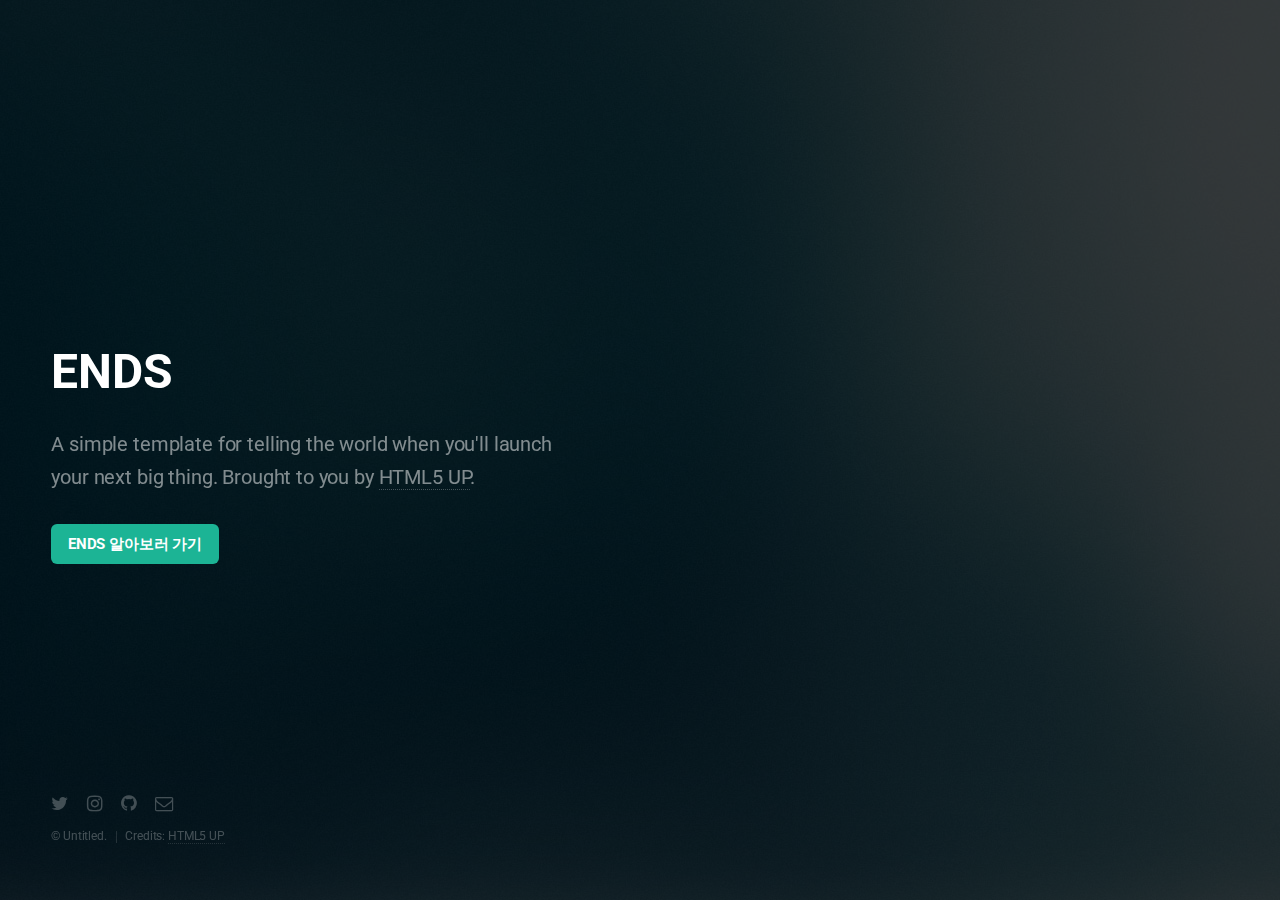
==== commit 2a8842dc: "update image" ====
--- a/index.html
+++ b/index.html
@@ -1,278 +1,49 @@
 <!DOCTYPE HTML>
 <!--
-	Massively by HTML5 UP
+	Eventually by HTML5 UP
 	html5up.net | @ajlkn
 	Free for personal and commercial use under the CCA 3.0 license (html5up.net/license)
 -->
-
-
-
 <html>
 	<head>
-		<title>Massively by HTML5 UP</title>
+		<title>Eventually by HTML5 UP</title>
 		<meta charset="utf-8" />
 		<meta name="viewport" content="width=device-width, initial-scale=1, user-scalable=no" />
-		<link rel="stylesheet" href="assets/css/main.css" />
-		<noscript><link rel="stylesheet" href="assets/css/noscript.css" /></noscript>
-         
+		<!--[if lte IE 8]><script src="assets/js/ie/html5shiv.js"></script><![endif]-->
+		<link rel="stylesheet" href="assets/css/main_2.css" />
+		<!--[if lte IE 8]><link rel="stylesheet" href="assets/css/ie8.css" /><![endif]-->
+		<!--[if lte IE 9]><link rel="stylesheet" href="assets/css/ie9.css" /><![endif]-->
+	</head>
+	<body>
+
+		<!-- Header -->
+			<header id="header">
+				<h1>ENDS</h1>
+				<p>A simple template for telling the world when you'll launch<br />
+				your next big thing. Brought to you by <a href="http://html5up.net">HTML5 UP</a>.</p>
+			</header>
+
+		<!-- Signup Form -->
+			<form id="signup-form" action="main.html">
+			     <a href="main.html" class="button">ENDS 알아보러 가기</a>
+			</form>
         
-        <style>        
-        #imgDiv {
-            width:  160px;
-            height: 210px;
-            position:   absolute;
-            border: 2px solid lightseagreen;
-        }
-
-        #imgDiv2 {
-            width:  160px;
-            height: 210px;
-            position:   relative;
-            border: 2px solid lightseagreen;
-            left:   200px;
-        }
-
-        #imgDiv img {                         // 두개의 이미지 위치를 똑같이 맞춰줘야 합니다.
-            width:  150px;
-            height: 200px;
-            position:   absolute;
-            left:   50%;
-            top:    50%;
-            margin-left:    -75px;
-            margin-top:     -100px;
-        }
-
-        #imgDiv2 img {
-            width:  150px;
-            height: 200px;
-            position:   relative;
-            left:   50%;
-            top:    50%;
-            margin-left:    -75px;
-            margin-top:     -100px;
-        }
-
-        #imgDiv > #funny {                    // 여기부터 
-            opacity:    0;
-            transition: opacity 1s
-        }
-
-        #imgDiv:hover > #funny {
-            opacity:    1;
-        }                                     //여기까지가 핵심입니다.
-    </style>
-        
-	</head>
-	<body class="is-loading">
-
-		<!-- Wrapper -->
-			<div id="wrapper" class="fade-in">
-
-				<!-- Intro -->
-					<div id="intro">
-						<h1>ENDS</h1>
-                        <h3>English Newspaper Delivery Service</h3>
-                        <p><br>원하는 키워드로 뉴스를 선택하고<br>
-                            시사와 영어를 한 번에 해결하세요</p>
-                        <br>
-						<ul class="actions">
-							<li><a href="#header" class="button icon solo fa-arrow-down scrolly">Continue</a></li>
-						</ul>
-					</div>
-
-				<!-- Header -->
-					<header id="header">
-						<a href="index.html" class="logo">ENDS 뉴스 알아보기</a>
-					</header>
-
-				<!-- Nav -->
-					<nav id="nav">
-						<ul class="links">
-							<li class="active"><a href="index.html">ENDS 는...</a></li>
-							<li><a href="generic.html">Demostration</a></li>
-							<li><a href="elements.html">Stack & Review</a></li>
-						</ul>
-						<ul class="icons">
-							<li><a href="#" class="icon fa-twitter"><span class="label">Twitter</span></a></li>
-							<li><a href="#" class="icon fa-facebook"><span class="label">Facebook</span></a></li>
-							<li><a href="#" class="icon fa-instagram"><span class="label">Instagram</span></a></li>
-							<li><a href="#" class="icon fa-github"><span class="label">GitHub</span></a></li>
-						</ul>
-					</nav>
-
-				<!-- Main -->
-					<div id="main">
-
-						<!-- Featured Post -->
-							<article class="post featured">
-								<header class="major">
-									<span class="date">April 25, 2017</span>
-                                    <h1><a href="#">ENDS</a></h1>
-									<p>ENDS란  English NewsPaper Delivery Serivce의 약자로,<br> 사용자가 입력한 키워드를 바탕으로 원하는 분야에 대한 
-                                    영자신문이 제공됩니다.<br> 매일 제공되는 새로운 영자신문을 통해 세걔 여러 분야의 상식과 시사를 넓힐 수 있습니다.<br> 또한 기사에 대한 해석을 바탕으로 실제 사용되는 단어를 학습, 복습하여 새롭고 편리하게 영어를 공부해보세요 </p>
-								</header>
-								<a href="generic.html" class="image main"><img src="images/ENDS.001.png" alt="" /></a>
-
-								<ul class="actions">
-									<li><a href="#" class="button big">Full Story</a></li>
-								</ul>
-							</article>
-
-						<!-- Posts -->
-							<section class="posts">
-								<article>
-									<header>
-										<span class="date">April 24, 2017</span>
-										<h2><a href="#">Sed magna<br />
-										ipsum faucibus</a></h2>
-									</header>
-									<a href="#" class="image fit"><img src="images/ends_main.png" alt="" /></a>
-									<p>Donec eget ex magna. Interdum et malesuada fames ac ante ipsum primis in faucibus. Pellentesque venenatis dolor imperdiet dolor mattis sagittis magna etiam.</p>
-									<ul class="actions">
-										<li><a href="#" class="button">Full Story</a></li>
-									</ul>
-								</article>
-								<article>
-									<header>
-										<span class="date">April 22, 2017</span>
-										<h2><a href="#">Primis eget<br />
-										imperdiet lorem</a></h2>
-									</header>
-									<a href="#" class="image fit"><img src="images/ends_category.png" alt="" /></a>
-									<p>Donec eget ex magna. Interdum et malesuada fames ac ante ipsum primis in faucibus. Pellentesque venenatis dolor imperdiet dolor mattis sagittis magna etiam.</p>
-									<ul class="actions">
-										<li><a href="#" class="button">Full Story</a></li>
-									</ul>
-								</article>
-								<article>
-									<header>
-										<span class="date">April 18, 2017</span>
-										<h2><a href="#">Ante mattis<br />
-										interdum dolor</a></h2>
-									</header>
-									<a href="#" class="image fit"><img src="images/ends_source.png" alt="" /></a>
-									<p>Donec eget ex magna. Interdum et malesuada fames ac ante ipsum primis in faucibus. Pellentesque venenatis dolor imperdiet dolor mattis sagittis magna etiam.</p>
-									<ul class="actions">
-										<li><a href="#" class="button">Full Story</a></li>
-									</ul>
-								</article>
-								<article>
-									<header>
-										<span class="date">April 14, 2017</span>
-										<h2><a href="#">Tempus sed<br />
-										nulla imperdiet</a></h2>
-									</header>
-									<a href="#" class="image fit"><img src="images/pic05.jpg" alt="" /></a>
-									<p>Donec eget ex magna. Interdum et malesuada fames ac ante ipsum primis in faucibus. Pellentesque venenatis dolor imperdiet dolor mattis sagittis magna etiam.</p>
-									<ul class="actions">
-										<li><a href="#" class="button">Full Story</a></li>
-									</ul>
-								</article>
-								<article>
-									<header>
-										<span class="date">April 11, 2017</span>
-										<h2><a href="#">Odio magna<br />
-										sed consectetur</a></h2>
-									</header>
-									<a href="#" class="image fit"><img src="images/pic06.jpg" alt="" /></a>
-									<p>Donec eget ex magna. Interdum et malesuada fames ac ante ipsum primis in faucibus. Pellentesque venenatis dolor imperdiet dolor mattis sagittis magna etiam.</p>
-									<ul class="actions">
-										<li><a href="#" class="button">Full Story</a></li>
-									</ul>
-								</article>
-								<article>
-									<header>
-										<span class="date">April 7, 2017</span>
-										<h2><a href="#">Augue lorem<br />
-										primis vestibulum</a></h2>
-									</header>
-									<a href="#" class="image fit"><img src="images/pic07.jpg" alt="" /></a>
-									<p>Donec eget ex magna. Interdum et malesuada fames ac ante ipsum primis in faucibus. Pellentesque venenatis dolor imperdiet dolor mattis sagittis magna etiam.</p>
-									<ul class="actions">
-										<li><a href="#" class="button">Full Story</a></li>
-									</ul>
-								</article>
-							</section>
-
-						<!-- Footer -->
-<!--
-							<footer>
-								<div class="pagination">
-									<a href="#" class="previous">Prev</a>
-									<a href="#" class="page active">1</a>
-									<a href="#" class="page">2</a>
-									<a href="#" class="page">3</a>
-									<span class="extra">&hellip;</span>
-									<a href="#" class="page">8</a>
-									<a href="#" class="page">9</a>
-									<a href="#" class="page">10</a>
-									<a href="#" class="next">Next</a>
-								</div>
-							</footer>
--->
-
-					</div>
-
-				<!-- Footer -->
-					<footer id="footer">
-						<section>
-							<form method="post" action="#">
-								<div class="field">
-									<label for="name">Name</label>
-									<input type="text" name="name" id="name" />
-								</div>
-								<div class="field">
-									<label for="email">Email</label>
-									<input type="text" name="email" id="email" />
-								</div>
-								<div class="field">
-									<label for="message">Message</label>
-									<textarea name="message" id="message" rows="3"></textarea>
-								</div>
-								<ul class="actions">
-									<li><input type="submit" value="Send Message" /></li>
-								</ul>
-							</form>
-						</section>
-						<section class="split contact">
-							<section class="alt">
-								<h3>Belong</h3>
-                                <p>Boostcamp</p>
-							</section>
-							<section>
-								<h3>Phone</h3>
-								<p><a href="#">010-3968-3208</a></p>
-							</section>
-							<section>
-								<h3>Email</h3>
-								<p><a href="#">cntod2678@naver.com</a></p>
-							</section>
-							<section>
-								<h3>Social</h3>
-								<ul class="icons alt">
-									<li><a href="#" class="icon alt fa-twitter"><span class="label">Twitter</span></a></li>
-									<li><a href="#" class="icon alt fa-facebook"><span class="label">Facebook</span></a></li>
-									<li><a href="#" class="icon alt fa-instagram"><span class="label">Instagram</span></a></li>
-									<li><a href="#" class="icon alt fa-github"><span class="label">GitHub</span></a></li>
-								</ul>
-							</section>
-						</section>
-					</footer>
-
-				<!-- Copyright -->
-					<div id="copyright">
-						<ul><li>&copy; ENDS</li><li>Design: <a href="https://html5up.net">cntod2678@naver.com</a></li></ul>
-					</div>
-
-			</div>
+		<!-- Footer -->
+			<footer id="footer">
+				<ul class="icons">
+					<li><a href="#" class="icon fa-twitter"><span class="label">Twitter</span></a></li>
+					<li><a href="#" class="icon fa-instagram"><span class="label">Instagram</span></a></li>
+					<li><a href="#" class="icon fa-github"><span class="label">GitHub</span></a></li>
+					<li><a href="#" class="icon fa-envelope-o"><span class="label">Email</span></a></li>
+				</ul>
+				<ul class="copyright">
+					<li>&copy; Untitled.</li><li>Credits: <a href="http://html5up.net">HTML5 UP</a></li>
+				</ul>
+			</footer>
 
 		<!-- Scripts -->
-			<script src="assets/js/jquery.min.js"></script>
-			<script src="assets/js/jquery.scrollex.min.js"></script>
-			<script src="assets/js/jquery.scrolly.min.js"></script>
-			<script src="assets/js/skel.min.js"></script>
-			<script src="assets/js/util.js"></script>
-			<script src="assets/js/main.js"></script>
+			<!--[if lte IE 8]><script src="assets/js/ie/respond.min.js"></script><![endif]-->
+			<script src="assets/js/main_2.js"></script>
 
 	</body>
 </html>--- a/assets/css/main_2.css
+++ b/assets/css/main_2.css
@@ -0,0 +1,1187 @@
+@import url(font-awesome.min.css);
+@import url("https://fonts.googleapis.com/css?family=Roboto:400,700");
+
+/*
+	Eventually by HTML5 UP
+	html5up.net | @ajlkn
+	Free for personal and commercial use under the CCA 3.0 license (html5up.net/license)
+*/
+
+/* Reset */
+
+	html, body, div, span, applet, object, iframe, h1, h2, h3, h4, h5, h6, p, blockquote, pre, a, abbr, acronym, address, big, cite, code, del, dfn, em, img, ins, kbd, q, s, samp, small, strike, strong, sub, sup, tt, var, b, u, i, center, dl, dt, dd, ol, ul, li, fieldset, form, label, legend, table, caption, tbody, tfoot, thead, tr, th, td, article, aside, canvas, details, embed, figure, figcaption, footer, header, hgroup, menu, nav, output, ruby, section, summary, time, mark, audio, video {
+		margin: 0;
+		padding: 0;
+		border: 0;
+		font-size: 100%;
+		font: inherit;
+		vertical-align: baseline;
+	}
+
+	article, aside, details, figcaption, figure, footer, header, hgroup, menu, nav, section {
+		display: block;
+	}
+
+	body {
+		line-height: 1;
+	}
+
+	ol, ul {
+		list-style: none;
+	}
+
+	blockquote, q {
+		quotes: none;
+	}
+
+	blockquote:before, blockquote:after, q:before, q:after {
+		content: '';
+		content: none;
+	}
+
+	table {
+		border-collapse: collapse;
+		border-spacing: 0;
+	}
+
+	body {
+		-webkit-text-size-adjust: none;
+	}
+
+/* Box Model */
+
+	*, *:before, *:after {
+		-moz-box-sizing: border-box;
+		-webkit-box-sizing: border-box;
+		box-sizing: border-box;
+	}
+
+/* Basic */
+
+	@-ms-viewport {
+		width: device-width;
+	}
+
+	body {
+		-ms-overflow-style: scrollbar;
+	}
+
+	@media screen and (max-width: 480px) {
+
+		html, body {
+			min-width: 320px;
+		}
+
+	}
+
+	html, body {
+		height: 100%;
+		overflow-x: hidden;
+		width: 100%;
+	}
+
+		@media screen and (max-height: 640px) {
+
+			html, body {
+				height: auto;
+				min-height: 100%;
+			}
+
+		}
+
+	body {
+		display: -moz-flex;
+		display: -webkit-flex;
+		display: -ms-flex;
+		display: flex;
+		-moz-flex-direction: column;
+		-webkit-flex-direction: column;
+		-ms-flex-direction: column;
+		flex-direction: column;
+		-moz-justify-content: center;
+		-webkit-justify-content: center;
+		-ms-justify-content: center;
+		justify-content: center;
+		background-color: #000;
+		padding: 6em 4em 4em 4em;
+	}
+
+		body > * {
+			position: relative;
+			z-index: 2;
+		}
+
+		body.is-loading *, body.is-loading *:before, body.is-loading *:after {
+			-moz-animation: none !important;
+			-webkit-animation: none !important;
+			-ms-animation: none !important;
+			animation: none !important;
+			-moz-transition: none !important;
+			-webkit-transition: none !important;
+			-ms-transition: none !important;
+			transition: none !important;
+		}
+
+		@media screen and (max-width: 1680px) {
+
+			body {
+				padding: 6em 3.5em 3.5em 3.5em;
+			}
+
+		}
+
+		@media screen and (max-width: 736px) {
+
+			body {
+				padding: 5em 2em 2em 2em;
+			}
+
+		}
+
+		@media screen and (max-width: 360px) {
+
+			body {
+				padding: 5em 1.25em 1.25em 1.25em;
+			}
+
+		}
+
+/* BG */
+
+	#bg {
+		-moz-transition: opacity 2s ease-in-out;
+		-webkit-transition: opacity 2s ease-in-out;
+		-ms-transition: opacity 2s ease-in-out;
+		transition: opacity 2s ease-in-out;
+		height: 100%;
+		left: 0;
+		opacity: 0.25;
+		position: fixed;
+		top: 0;
+		width: 100%;
+		z-index: 1;
+	}
+
+		#bg div {
+			-moz-transition: opacity 3s ease, visibility 3s;
+			-webkit-transition: opacity 3s ease, visibility 3s;
+			-ms-transition: opacity 3s ease, visibility 3s;
+			transition: opacity 3s ease, visibility 3s;
+			background-size: cover;
+			height: 100%;
+			left: 0;
+			opacity: 0;
+			position: absolute;
+			top: 0;
+			visibility: hidden;
+			width: 150%;
+		}
+
+			#bg div.visible {
+				-moz-animation: bg 45s linear infinite;
+				-webkit-animation: bg 45s linear infinite;
+				-ms-animation: bg 45s linear infinite;
+				animation: bg 45s linear infinite;
+				opacity: 1;
+				visibility: visible;
+				z-index: 1;
+			}
+
+				#bg div.visible.top {
+					z-index: 2;
+				}
+
+				@media screen and (max-width: 1280px) {
+
+					#bg div.visible {
+						-moz-animation: bg 29.25s linear infinite;
+						-webkit-animation: bg 29.25s linear infinite;
+						-ms-animation: bg 29.25s linear infinite;
+						animation: bg 29.25s linear infinite;
+					}
+
+				}
+
+				@media screen and (max-width: 736px) {
+
+					#bg div.visible {
+						-moz-animation: bg 18s linear infinite;
+						-webkit-animation: bg 18s linear infinite;
+						-ms-animation: bg 18s linear infinite;
+						animation: bg 18s linear infinite;
+					}
+
+				}
+
+			#bg div:only-child {
+				-moz-animation-direction: alternate !important;
+				-webkit-animation-direction: alternate !important;
+				-ms-animation-direction: alternate !important;
+				animation-direction: alternate !important;
+			}
+
+		body.is-loading #bg {
+			opacity: 0;
+		}
+
+	@-moz-keyframes bg {
+		0% {
+			-moz-transform: translateX(0);
+			-webkit-transform: translateX(0);
+			-ms-transform: translateX(0);
+			transform: translateX(0);
+		}
+
+		100% {
+			-moz-transform: translateX(-25%);
+			-webkit-transform: translateX(-25%);
+			-ms-transform: translateX(-25%);
+			transform: translateX(-25%);
+		}
+	}
+
+	@-webkit-keyframes bg {
+		0% {
+			-moz-transform: translateX(0);
+			-webkit-transform: translateX(0);
+			-ms-transform: translateX(0);
+			transform: translateX(0);
+		}
+
+		100% {
+			-moz-transform: translateX(-25%);
+			-webkit-transform: translateX(-25%);
+			-ms-transform: translateX(-25%);
+			transform: translateX(-25%);
+		}
+	}
+
+	@-ms-keyframes bg {
+		0% {
+			-moz-transform: translateX(0);
+			-webkit-transform: translateX(0);
+			-ms-transform: translateX(0);
+			transform: translateX(0);
+		}
+
+		100% {
+			-moz-transform: translateX(-25%);
+			-webkit-transform: translateX(-25%);
+			-ms-transform: translateX(-25%);
+			transform: translateX(-25%);
+		}
+	}
+
+	@keyframes bg {
+		0% {
+			-moz-transform: translateX(0);
+			-webkit-transform: translateX(0);
+			-ms-transform: translateX(0);
+			transform: translateX(0);
+		}
+
+		100% {
+			-moz-transform: translateX(-25%);
+			-webkit-transform: translateX(-25%);
+			-ms-transform: translateX(-25%);
+			transform: translateX(-25%);
+		}
+	}
+
+/* Type */
+
+	body, input, select, textarea {
+		color: rgba(255, 255, 255, 0.75);
+		font-family: "Roboto", sans-serif;
+		font-size: 16pt;
+		font-weight: 400;
+		letter-spacing: -0.01em;
+		line-height: 1.65em;
+	}
+
+		@media screen and (max-width: 1680px) {
+
+			body, input, select, textarea {
+				font-size: 12pt;
+			}
+
+		}
+
+		@media screen and (max-width: 1280px) {
+
+			body, input, select, textarea {
+				font-size: 11pt;
+			}
+
+		}
+
+		@media screen and (max-width: 980px) {
+
+			body, input, select, textarea {
+				font-size: 12pt;
+			}
+
+		}
+
+		@media screen and (max-width: 736px) {
+
+			body, input, select, textarea {
+				font-size: 12pt;
+			}
+
+		}
+
+		@media screen and (max-width: 480px) {
+
+			body, input, select, textarea {
+				font-size: 12pt;
+			}
+
+		}
+
+	a {
+		-moz-transition: border-bottom-color 0.2s ease, color 0.2s ease;
+		-webkit-transition: border-bottom-color 0.2s ease, color 0.2s ease;
+		-ms-transition: border-bottom-color 0.2s ease, color 0.2s ease;
+		transition: border-bottom-color 0.2s ease, color 0.2s ease;
+		border-bottom: dotted 1px rgba(255, 255, 255, 0.25);
+		color: #1cb495;
+		text-decoration: none;
+	}
+
+		a:hover {
+			border-bottom-color: transparent;
+			color: #1cb495 !important;
+			text-decoration: none;
+		}
+
+	strong, b {
+		color: #fff;
+		font-weight: 700;
+	}
+
+	em, i {
+		font-style: italic;
+	}
+
+	p {
+		margin: 0 0 2em 0;
+	}
+
+	h1, h2, h3, h4, h5, h6 {
+		color: #fff;
+		font-weight: 700;
+		line-height: 1em;
+		margin: 0 0 1em 0;
+	}
+
+		h1 a, h2 a, h3 a, h4 a, h5 a, h6 a {
+			color: inherit;
+			text-decoration: none;
+		}
+
+	h1 {
+		font-size: 2.5em;
+		line-height: 1.25em;
+	}
+
+	h2 {
+		font-size: 1.75em;
+		line-height: 1.5em;
+	}
+
+	h3 {
+		font-size: 1.35em;
+		line-height: 1.5em;
+	}
+
+	h4 {
+		font-size: 1.1em;
+		line-height: 1.5em;
+	}
+
+	h5 {
+		font-size: 0.9em;
+		line-height: 1.5em;
+	}
+
+	h6 {
+		font-size: 0.7em;
+		line-height: 1.5em;
+	}
+
+	sub {
+		font-size: 0.8em;
+		position: relative;
+		top: 0.5em;
+	}
+
+	sup {
+		font-size: 0.8em;
+		position: relative;
+		top: -0.5em;
+	}
+
+	blockquote {
+		border-left: solid 8px rgba(255, 255, 255, 0.35);
+		font-style: italic;
+		margin: 0 0 2em 0;
+		padding: 0.5em 0 0.5em 2em;
+	}
+
+	code {
+		background: rgba(255, 255, 255, 0.125);
+		border-radius: 6px;
+		border: solid 2px rgba(255, 255, 255, 0.35);
+		font-family: "Courier New", monospace;
+		font-size: 0.9em;
+		margin: 0 0.25em;
+		padding: 0.25em 0.65em;
+	}
+
+	pre {
+		-webkit-overflow-scrolling: touch;
+		font-family: "Courier New", monospace;
+		font-size: 0.9em;
+		margin: 0 0 2em 0;
+	}
+
+		pre code {
+			display: block;
+			line-height: 1.75em;
+			padding: 1em 1.5em;
+			overflow-x: auto;
+		}
+
+	hr {
+		border: 0;
+		border-bottom: solid 2px rgba(255, 255, 255, 0.35);
+		margin: 2em 0;
+	}
+
+		hr.major {
+			margin: 3em 0;
+		}
+
+/* Section/Article */
+
+	section.special, article.special {
+		text-align: center;
+	}
+
+	header p {
+		color: rgba(255, 255, 255, 0.5);
+		position: relative;
+		margin: 0 0 1.5em 0;
+	}
+
+	header h2 + p {
+		font-size: 1.25em;
+		margin-top: -1em;
+		line-height: 1.5em;
+	}
+
+	header h3 + p {
+		font-size: 1.1em;
+		margin-top: -0.8em;
+		line-height: 1.5em;
+	}
+
+	header h4 + p,
+	header h5 + p,
+	header h6 + p {
+		font-size: 0.9em;
+		margin-top: -0.6em;
+		line-height: 1.5em;
+	}
+
+	@media screen and (max-width: 980px) {
+
+		header br {
+			display: none;
+		}
+
+	}
+
+	@media screen and (max-width: 736px) {
+
+		header br {
+			display: inline;
+		}
+
+	}
+
+	@media screen and (max-width: 480px) {
+
+		header br {
+			display: none;
+		}
+
+	}
+
+/* Icon */
+
+	.icon {
+		text-decoration: none;
+		border-bottom: none;
+		position: relative;
+	}
+
+		.icon:before {
+			-moz-osx-font-smoothing: grayscale;
+			-webkit-font-smoothing: antialiased;
+			font-family: FontAwesome;
+			font-style: normal;
+			font-weight: normal;
+			text-transform: none !important;
+		}
+
+		.icon > .label {
+			display: none;
+		}
+
+/* List */
+
+	ol {
+		list-style: decimal;
+		margin: 0 0 2em 0;
+		padding-left: 1.25em;
+	}
+
+		ol li {
+			padding-left: 0.25em;
+		}
+
+	ul {
+		list-style: disc;
+		margin: 0 0 2em 0;
+		padding-left: 1em;
+	}
+
+		ul li {
+			padding-left: 0.5em;
+		}
+
+		ul.icons {
+			cursor: default;
+			list-style: none;
+			padding-left: 0;
+		}
+
+			ul.icons li {
+				display: inline-block;
+				padding: 0 1em 0 0;
+			}
+
+				ul.icons li:last-child {
+					padding-right: 0;
+				}
+
+				ul.icons li .icon:before {
+					font-size: 1.25em;
+				}
+
+				ul.icons li a {
+					color: inherit;
+				}
+
+/* Form */
+
+	form {
+		margin: 0 0 2em 0;
+	}
+
+		form .message {
+			text-decoration: none;
+			-moz-transition: opacity 0.2s ease-in-out, -moz-transform 0.2s ease-in-out;
+			-webkit-transition: opacity 0.2s ease-in-out, -webkit-transform 0.2s ease-in-out;
+			-ms-transition: opacity 0.2s ease-in-out, -ms-transform 0.2s ease-in-out;
+			transition: opacity 0.2s ease-in-out, transform 0.2s ease-in-out;
+			-moz-transform: scale(1.05);
+			-webkit-transform: scale(1.05);
+			-ms-transform: scale(1.05);
+			transform: scale(1.05);
+			height: 2.75em;
+			line-height: 2.75em;
+			opacity: 0;
+		}
+
+			form .message:before {
+				-moz-osx-font-smoothing: grayscale;
+				-webkit-font-smoothing: antialiased;
+				font-family: FontAwesome;
+				font-style: normal;
+				font-weight: normal;
+				text-transform: none !important;
+			}
+
+			form .message:before {
+				margin-right: 0.5em;
+			}
+
+			form .message.visible {
+				-moz-transform: scale(1);
+				-webkit-transform: scale(1);
+				-ms-transform: scale(1);
+				transform: scale(1);
+				opacity: 1;
+			}
+
+			form .message.success {
+				color: #1cb495;
+			}
+
+				form .message.success:before {
+					content: '\f00c';
+				}
+
+			form .message.failure {
+				color: #ff2361;
+			}
+
+				form .message.failure:before {
+					content: '\f119';
+				}
+
+	label {
+		color: #fff;
+		display: block;
+		font-size: 0.9em;
+		font-weight: 700;
+		margin: 0 0 1em 0;
+	}
+
+	@-moz-keyframes focus {
+		0% {
+			-moz-transform: scale(1);
+			-webkit-transform: scale(1);
+			-ms-transform: scale(1);
+			transform: scale(1);
+		}
+
+		50% {
+			-moz-transform: scale(1.025);
+			-webkit-transform: scale(1.025);
+			-ms-transform: scale(1.025);
+			transform: scale(1.025);
+		}
+
+		100% {
+			-moz-transform: scale(1);
+			-webkit-transform: scale(1);
+			-ms-transform: scale(1);
+			transform: scale(1);
+		}
+	}
+
+	@-webkit-keyframes focus {
+		0% {
+			-moz-transform: scale(1);
+			-webkit-transform: scale(1);
+			-ms-transform: scale(1);
+			transform: scale(1);
+		}
+
+		50% {
+			-moz-transform: scale(1.025);
+			-webkit-transform: scale(1.025);
+			-ms-transform: scale(1.025);
+			transform: scale(1.025);
+		}
+
+		100% {
+			-moz-transform: scale(1);
+			-webkit-transform: scale(1);
+			-ms-transform: scale(1);
+			transform: scale(1);
+		}
+	}
+
+	@-ms-keyframes focus {
+		0% {
+			-moz-transform: scale(1);
+			-webkit-transform: scale(1);
+			-ms-transform: scale(1);
+			transform: scale(1);
+		}
+
+		50% {
+			-moz-transform: scale(1.025);
+			-webkit-transform: scale(1.025);
+			-ms-transform: scale(1.025);
+			transform: scale(1.025);
+		}
+
+		100% {
+			-moz-transform: scale(1);
+			-webkit-transform: scale(1);
+			-ms-transform: scale(1);
+			transform: scale(1);
+		}
+	}
+
+	@keyframes focus {
+		0% {
+			-moz-transform: scale(1);
+			-webkit-transform: scale(1);
+			-ms-transform: scale(1);
+			transform: scale(1);
+		}
+
+		50% {
+			-moz-transform: scale(1.025);
+			-webkit-transform: scale(1.025);
+			-ms-transform: scale(1.025);
+			transform: scale(1.025);
+		}
+
+		100% {
+			-moz-transform: scale(1);
+			-webkit-transform: scale(1);
+			-ms-transform: scale(1);
+			transform: scale(1);
+		}
+	}
+
+	input[type="text"],
+	input[type="password"],
+	input[type="email"],
+	select,
+	textarea {
+		-moz-appearance: none;
+		-webkit-appearance: none;
+		-ms-appearance: none;
+		appearance: none;
+		-moz-transform: scale(1);
+		-webkit-transform: scale(1);
+		-ms-transform: scale(1);
+		transform: scale(1);
+		-moz-transition: border-color 0.2s ease, background-color 0.2s ease;
+		-webkit-transition: border-color 0.2s ease, background-color 0.2s ease;
+		-ms-transition: border-color 0.2s ease, background-color 0.2s ease;
+		transition: border-color 0.2s ease, background-color 0.2s ease;
+		background-color: transparent;
+		border-radius: 6px;
+		border: none;
+		border: solid 2px rgba(255, 255, 255, 0.35);
+		color: inherit;
+		display: block;
+		outline: 0;
+		padding: 0 1em;
+		text-decoration: none;
+		width: 100%;
+	}
+
+		input[type="text"]:invalid,
+		input[type="password"]:invalid,
+		input[type="email"]:invalid,
+		select:invalid,
+		textarea:invalid {
+			box-shadow: none;
+		}
+
+		input[type="text"]:focus,
+		input[type="password"]:focus,
+		input[type="email"]:focus,
+		select:focus,
+		textarea:focus {
+			-moz-animation: focus 0.1s;
+			-webkit-animation: focus 0.1s;
+			-ms-animation: focus 0.1s;
+			animation: focus 0.1s;
+			background-color: rgba(255, 255, 255, 0.125);
+			border-color: #1cb495;
+		}
+
+	.select-wrapper {
+		text-decoration: none;
+		display: block;
+		position: relative;
+	}
+
+		.select-wrapper:before {
+			-moz-osx-font-smoothing: grayscale;
+			-webkit-font-smoothing: antialiased;
+			font-family: FontAwesome;
+			font-style: normal;
+			font-weight: normal;
+			text-transform: none !important;
+		}
+
+		.select-wrapper:before {
+			color: rgba(255, 255, 255, 0.35);
+			content: '\f078';
+			display: block;
+			height: 2.75em;
+			line-height: 2.75em;
+			pointer-events: none;
+			position: absolute;
+			right: 0;
+			text-align: center;
+			top: 0;
+			width: 2.75em;
+		}
+
+		.select-wrapper select::-ms-expand {
+			display: none;
+		}
+
+	input[type="text"],
+	input[type="password"],
+	input[type="email"],
+	select {
+		height: 2.75em;
+	}
+
+	textarea {
+		padding: 0.75em 1em;
+	}
+
+	input[type="checkbox"],
+	input[type="radio"] {
+		-moz-appearance: none;
+		-webkit-appearance: none;
+		-ms-appearance: none;
+		appearance: none;
+		display: block;
+		float: left;
+		margin-right: -2em;
+		opacity: 0;
+		width: 1em;
+		z-index: -1;
+	}
+
+		input[type="checkbox"] + label,
+		input[type="radio"] + label {
+			text-decoration: none;
+			color: rgba(255, 255, 255, 0.75);
+			cursor: pointer;
+			display: inline-block;
+			font-size: 1em;
+			font-weight: 400;
+			padding-left: 2.4em;
+			padding-right: 0.75em;
+			position: relative;
+		}
+
+			input[type="checkbox"] + label:before,
+			input[type="radio"] + label:before {
+				-moz-osx-font-smoothing: grayscale;
+				-webkit-font-smoothing: antialiased;
+				font-family: FontAwesome;
+				font-style: normal;
+				font-weight: normal;
+				text-transform: none !important;
+			}
+
+			input[type="checkbox"] + label:before,
+			input[type="radio"] + label:before {
+				background: rgba(255, 255, 255, 0.125);
+				border-radius: 6px;
+				border: solid 2px rgba(255, 255, 255, 0.35);
+				content: '';
+				display: inline-block;
+				height: 1.65em;
+				left: 0;
+				line-height: 1.58125em;
+				position: absolute;
+				text-align: center;
+				top: 0;
+				width: 1.65em;
+			}
+
+		input[type="checkbox"]:checked + label:before,
+		input[type="radio"]:checked + label:before {
+			background: #1cb495;
+			border-color: #1cb495;
+			color: #ffffff;
+			content: '\f00c';
+		}
+
+		input[type="checkbox"]:focus + label:before,
+		input[type="radio"]:focus + label:before {
+			border-color: #1cb495;
+			box-shadow: 0 0 0 2px #1cb495;
+		}
+
+	input[type="checkbox"] + label:before {
+		border-radius: 6px;
+	}
+
+	input[type="radio"] + label:before {
+		border-radius: 100%;
+	}
+
+	::-webkit-input-placeholder {
+		color: rgba(255, 255, 255, 0.5) !important;
+		opacity: 1.0;
+	}
+
+	:-moz-placeholder {
+		color: rgba(255, 255, 255, 0.5) !important;
+		opacity: 1.0;
+	}
+
+	::-moz-placeholder {
+		color: rgba(255, 255, 255, 0.5) !important;
+		opacity: 1.0;
+	}
+
+	:-ms-input-placeholder {
+		color: rgba(255, 255, 255, 0.5) !important;
+		opacity: 1.0;
+	}
+
+	.formerize-placeholder {
+		color: rgba(255, 255, 255, 0.5) !important;
+		opacity: 1.0;
+	}
+
+/* Button */
+
+	input[type="submit"],
+	input[type="reset"],
+	input[type="button"],
+	button,
+	.button {
+		-moz-appearance: none;
+		-webkit-appearance: none;
+		-ms-appearance: none;
+		appearance: none;
+		-moz-transition: background-color 0.2s ease-in-out, color 0.2s ease-in-out, opacity 0.2s ease-in-out;
+		-webkit-transition: background-color 0.2s ease-in-out, color 0.2s ease-in-out, opacity 0.2s ease-in-out;
+		-ms-transition: background-color 0.2s ease-in-out, color 0.2s ease-in-out, opacity 0.2s ease-in-out;
+		transition: background-color 0.2s ease-in-out, color 0.2s ease-in-out, opacity 0.2s ease-in-out;
+		background-color: #1cb495;
+		border-radius: 6px;
+		border: 0;
+		color: #ffffff !important;
+		cursor: pointer;
+		display: inline-block;
+		font-weight: 700;
+		height: 2.75em;
+		line-height: 2.75em;
+		padding: 0 1.125em;
+		text-align: center;
+		text-decoration: none;
+		white-space: nowrap;
+	}
+
+		input[type="submit"]:hover,
+		input[type="reset"]:hover,
+		input[type="button"]:hover,
+		button:hover,
+		.button:hover {
+			background-color: #1fcaa7;
+		}
+
+		input[type="submit"]:active,
+		input[type="reset"]:active,
+		input[type="button"]:active,
+		button:active,
+		.button:active {
+			background-color: #199e83;
+		}
+
+		input[type="submit"].disabled, input[type="submit"]:disabled,
+		input[type="reset"].disabled,
+		input[type="reset"]:disabled,
+		input[type="button"].disabled,
+		input[type="button"]:disabled,
+		button.disabled,
+		button:disabled,
+		.button.disabled,
+		.button:disabled {
+			opacity: 0.5;
+		}
+
+		@media screen and (max-width: 480px) {
+
+			input[type="submit"],
+			input[type="reset"],
+			input[type="button"],
+			button,
+			.button {
+				padding: 0;
+			}
+
+		}
+
+/* Header */
+
+	#header h1 {
+		font-size: 3.25em;
+		margin: 0 0 0.55em 0;
+	}
+
+	#header p {
+		font-size: 1.35em;
+		line-height: 1.65em;
+	}
+
+	#header a {
+		color: inherit;
+	}
+
+	@media screen and (max-width: 736px) {
+
+		#header h1 {
+			font-size: 2em;
+		}
+
+		#header p {
+			font-size: 1em;
+		}
+
+	}
+
+	@media screen and (max-width: 480px) {
+
+		#header {
+			margin: 0 0 1em 0;
+		}
+
+	}
+
+/* Signup Form */
+
+	#signup-form {
+		display: -moz-flex;
+		display: -webkit-flex;
+		display: -ms-flex;
+		display: flex;
+		position: relative;
+	}
+
+		#signup-form input[type="text"],
+		#signup-form input[type="password"],
+		#signup-form input[type="email"] {
+			width: 18em;
+		}
+
+		#signup-form > * {
+			margin: 0 0 0 1em;
+		}
+
+		#signup-form > :first-child {
+			margin: 0 0 0 0;
+		}
+
+		@media screen and (max-width: 480px) {
+
+			#signup-form {
+				-moz-flex-direction: column;
+				-webkit-flex-direction: column;
+				-ms-flex-direction: column;
+				flex-direction: column;
+			}
+
+				#signup-form input[type="type"],
+				#signup-form input[type="password"],
+				#signup-form input[type="email"] {
+					width: 100%;
+				}
+
+				#signup-form > * {
+					margin: 1.25em 0 0 0;
+				}
+
+				#signup-form .message {
+					bottom: -1.5em;
+					font-size: 0.9em;
+					height: 1em;
+					left: 0;
+					line-height: inherit;
+					margin-top: 0;
+					position: absolute;
+				}
+
+		}
+
+/* Footer */
+
+	#footer {
+		-moz-transition: opacity 0.5s ease-in-out;
+		-webkit-transition: opacity 0.5s ease-in-out;
+		-ms-transition: opacity 0.5s ease-in-out;
+		transition: opacity 0.5s ease-in-out;
+		bottom: 4em;
+		color: rgba(255, 255, 255, 0.5);
+		left: 4em;
+		opacity: 0.5;
+		position: absolute;
+	}
+
+		#footer .icons {
+			margin: 0 0 0.5em 0;
+		}
+
+		#footer .copyright {
+			font-size: 0.8em;
+			list-style: none;
+			padding: 0;
+		}
+
+			#footer .copyright li {
+				border-left: solid 1px rgba(255, 255, 255, 0.25);
+				display: inline-block;
+				line-height: 1em;
+				margin: 0 0 0 0.75em;
+				padding: 0 0 0 0.75em;
+			}
+
+				#footer .copyright li:first-child {
+					border-left: 0;
+					margin-left: 0;
+					padding-left: 0;
+				}
+
+			#footer .copyright a {
+				color: inherit;
+			}
+
+		#footer:hover {
+			opacity: 1;
+		}
+
+		#footer > :last-child {
+			margin-bottom: 0;
+		}
+
+		@media screen and (max-width: 1680px) {
+
+			#footer {
+				bottom: 3.5em;
+				left: 3.5em;
+			}
+
+		}
+
+		@media screen and (max-width: 736px) {
+
+			#footer {
+				bottom: 2em;
+				left: 2em;
+			}
+
+		}
+
+		@media screen and (max-width: 360px) {
+
+			#footer {
+				bottom: 1.25em;
+				left: 1.25em;
+			}
+
+		}
+
+		@media screen and (max-height: 640px) {
+
+			#footer {
+				bottom: auto;
+				left: auto;
+				margin: 1em 0 0 0;
+				position: relative;
+			}
+
+		}--- a/assets/css/ie8.css
+++ b/assets/css/ie8.css
@@ -0,0 +1,27 @@
+/*
+	Eventually by HTML5 UP
+	html5up.net | @ajlkn
+	Free for personal and commercial use under the CCA 3.0 license (html5up.net/license)
+*/
+
+/* BG */
+
+	#bg {
+		-ms-filter: "progid:DXImageTransform.Microsoft.Alpha(Opacity=25)";
+	}
+
+/* Type */
+
+	body, input, select, textarea {
+		color: #fff;
+	}
+
+/* Form */
+
+	input[type="text"],
+	input[type="password"],
+	input[type="email"],
+	select,
+	textarea {
+		border: solid 2px #fff;
+	}--- a/assets/css/ie9.css
+++ b/assets/css/ie9.css
@@ -0,0 +1,12 @@
+/*
+	Eventually by HTML5 UP
+	html5up.net | @ajlkn
+	Free for personal and commercial use under the CCA 3.0 license (html5up.net/license)
+*/
+
+/* Signup Form */
+
+	#signup-form > * {
+		display: inline-block;
+		vertical-align: top;
+	}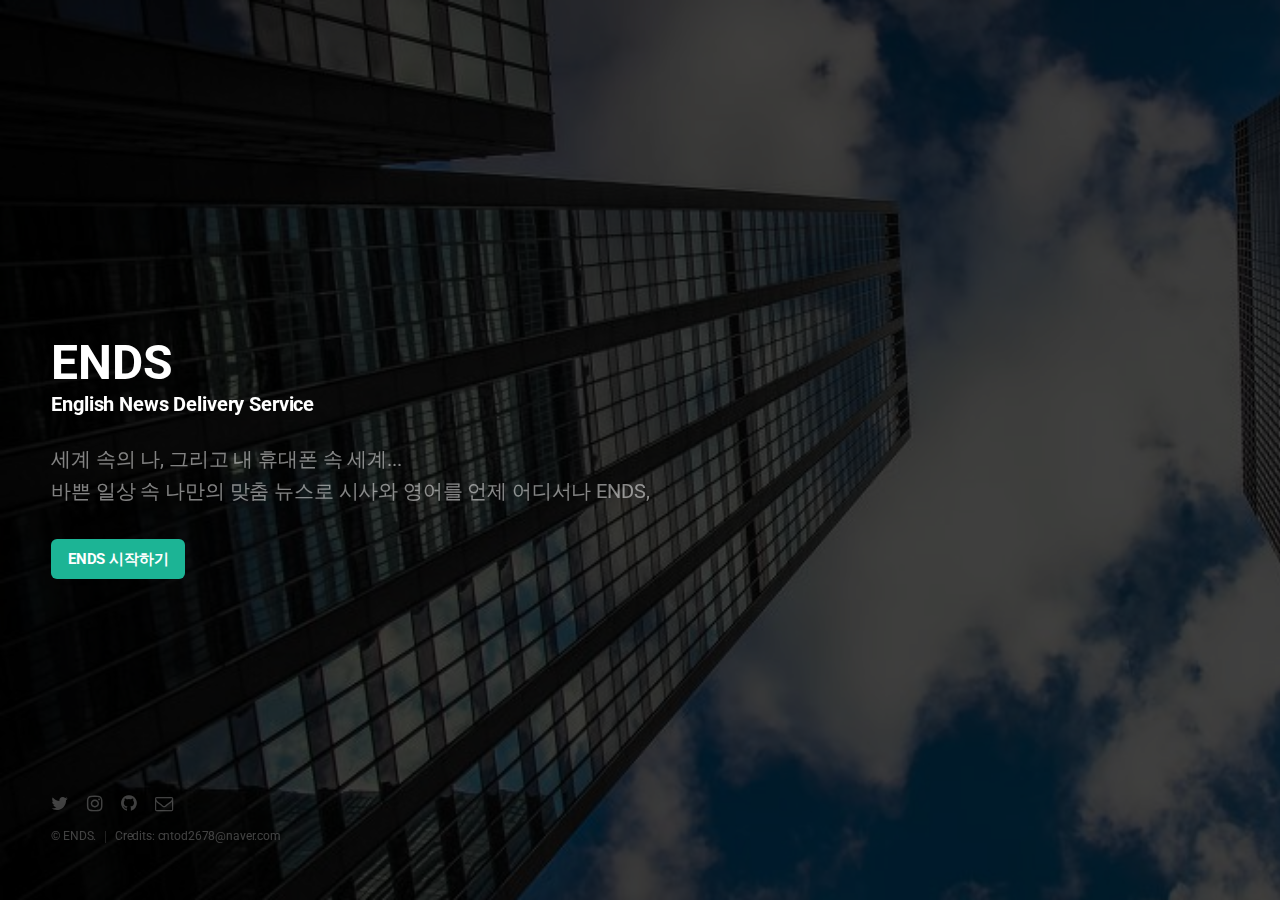
==== commit 32b7887c: "add video" ====
--- a/index.html
+++ b/index.html
@@ -6,26 +6,56 @@
 -->
 <html>
 	<head>
-		<title>Eventually by HTML5 UP</title>
+		<title>ENDS</title>
 		<meta charset="utf-8" />
 		<meta name="viewport" content="width=device-width, initial-scale=1, user-scalable=no" />
 		<!--[if lte IE 8]><script src="assets/js/ie/html5shiv.js"></script><![endif]-->
 		<link rel="stylesheet" href="assets/css/main_2.css" />
 		<!--[if lte IE 8]><link rel="stylesheet" href="assets/css/ie8.css" /><![endif]-->
 		<!--[if lte IE 9]><link rel="stylesheet" href="assets/css/ie9.css" /><![endif]-->
+        
+<!--
+        <script>
+            $(window).load(function() {
+                $('#load').hide();
+            );
+        </script>
+        
+        <style>
+            #load {
+                width: 100%;
+                height: 100%;
+                top: 0;
+                left: 0;
+                position: fixed;
+                display: block;
+                opacity: 0.8;
+                background: white;
+                z-index: 99;
+                text-align: center;
+            }
+
+            #load > img {
+                position: absolute;
+                top: 50%;
+                left: 50%;
+                z-index: 100;
+            }
+        </style>
+-->
 	</head>
-	<body>
-
+	<body>   
 		<!-- Header -->
 			<header id="header">
 				<h1>ENDS</h1>
-				<p>A simple template for telling the world when you'll launch<br />
-				your next big thing. Brought to you by <a href="http://html5up.net">HTML5 UP</a>.</p>
+                <h3>English News Delivery Service</h3>
+				<p>세계 속의 나, 그리고 내 휴대폰 속 세계...<br />
+				바쁜 일상 속 나만의 맞춤 뉴스로 시사와 영어를 언제 어디서나 ENDS,</p>
 			</header>
 
 		<!-- Signup Form -->
 			<form id="signup-form" action="main.html">
-			     <a href="main.html" class="button">ENDS 알아보러 가기</a>
+			     <a href="main.html" class="button">ENDS 시작하기</a>
 			</form>
         
 		<!-- Footer -->
@@ -37,13 +67,18 @@
 					<li><a href="#" class="icon fa-envelope-o"><span class="label">Email</span></a></li>
 				</ul>
 				<ul class="copyright">
-					<li>&copy; Untitled.</li><li>Credits: <a href="http://html5up.net">HTML5 UP</a></li>
+					<li>&copy; ENDS.</li><li>Credits: cntod2678@naver.com</li>
 				</ul>
 			</footer>
 
 		<!-- Scripts -->
 			<!--[if lte IE 8]><script src="assets/js/ie/respond.min.js"></script><![endif]-->
 			<script src="assets/js/main_2.js"></script>
-
+            
+<!--
+            <div id="load">
+               <img src="/images/loading.gif" alt="loading">
+            </div>
+-->
 	</body>
 </html>--- a/assets/css/main_2.css
+++ b/assets/css/main_2.css
@@ -365,14 +365,13 @@
 	}
 
 	p {
-		margin: 0 0 2em 0;
+		margin: 0 0 0 0;
 	}
 
 	h1, h2, h3, h4, h5, h6 {
 		color: #fff;
 		font-weight: 700;
 		line-height: 1em;
-		margin: 0 0 1em 0;
 	}
 
 		h1 a, h2 a, h3 a, h4 a, h5 a, h6 a {
@@ -382,7 +381,7 @@
 
 	h1 {
 		font-size: 2.5em;
-		line-height: 1.25em;
+        line-height: 1.5em;
 	}
 
 	h2 {
@@ -393,6 +392,8 @@
 	h3 {
 		font-size: 1.35em;
 		line-height: 1.5em;
+        margin-top: -1.8em;
+        margin-bottom: 2em;
 	}
 
 	h4 {
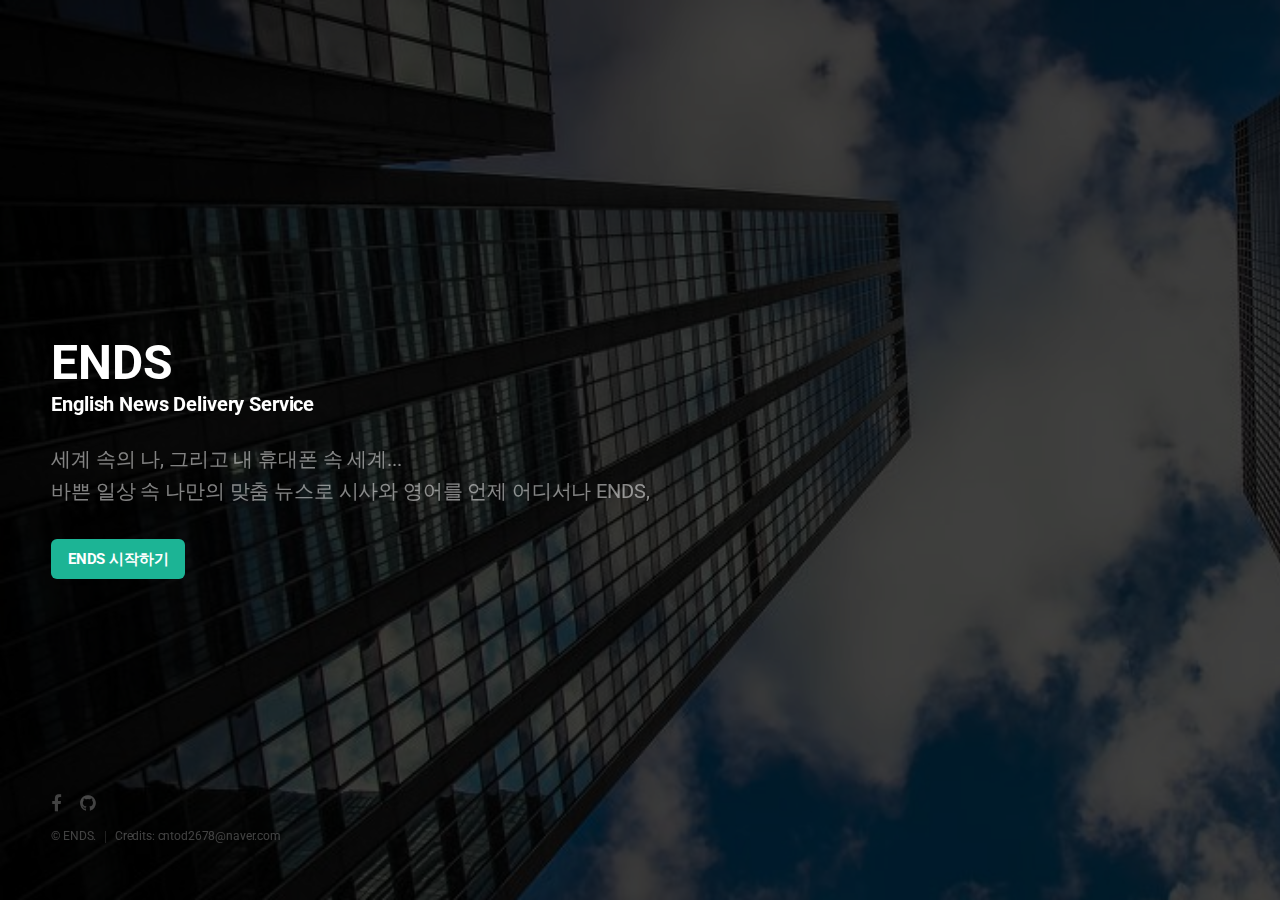
==== commit fbb7b432: "edit review" ====
--- a/index.html
+++ b/index.html
@@ -1,9 +1,5 @@
 <!DOCTYPE HTML>
-<!--
-	Eventually by HTML5 UP
-	html5up.net | @ajlkn
-	Free for personal and commercial use under the CCA 3.0 license (html5up.net/license)
--->
+
 <html>
 	<head>
 		<title>ENDS</title>
@@ -14,35 +10,11 @@
 		<!--[if lte IE 8]><link rel="stylesheet" href="assets/css/ie8.css" /><![endif]-->
 		<!--[if lte IE 9]><link rel="stylesheet" href="assets/css/ie9.css" /><![endif]-->
         
-<!--
-        <script>
-            $(window).load(function() {
-                $('#load').hide();
-            );
-        </script>
-        
-        <style>
-            #load {
-                width: 100%;
-                height: 100%;
-                top: 0;
-                left: 0;
-                position: fixed;
-                display: block;
-                opacity: 0.8;
-                background: white;
-                z-index: 99;
-                text-align: center;
-            }
-
-            #load > img {
-                position: absolute;
-                top: 50%;
-                left: 50%;
-                z-index: 100;
-            }
-        </style>
--->
+        <meta property="og:type" content="">
+        <meta property="og:title" content="ENDS">
+        <meta property="og:url" content="https://cntod2678.github.io/index.html">
+        <meta property="og:description" content="영어와 시사를 한번에">
+        <meta property="og:image" content="images/EDNS001.png">
 	</head>
 	<body>   
 		<!-- Header -->
@@ -53,19 +25,16 @@
 				바쁜 일상 속 나만의 맞춤 뉴스로 시사와 영어를 언제 어디서나 ENDS,</p>
 			</header>
 
-		<!-- Signup Form -->
 			<form id="signup-form" action="main.html">
 			     <a href="main.html" class="button">ENDS 시작하기</a>
 			</form>
         
 		<!-- Footer -->
 			<footer id="footer">
-				<ul class="icons">
-					<li><a href="#" class="icon fa-twitter"><span class="label">Twitter</span></a></li>
-					<li><a href="#" class="icon fa-instagram"><span class="label">Instagram</span></a></li>
-					<li><a href="#" class="icon fa-github"><span class="label">GitHub</span></a></li>
-					<li><a href="#" class="icon fa-envelope-o"><span class="label">Email</span></a></li>
-				</ul>
+				<ul class="icons alt">
+                    <li><a href="https://www.facebook.com/profile.php?id=100002383619226" class="icon alt fa-facebook"><span class="label">Facebook</span></a></li>
+                    <li><a href="https://github.com/cntod2678" class="icon alt fa-github"><span class="label">GitHub</span></a></li>
+                </ul>
 				<ul class="copyright">
 					<li>&copy; ENDS.</li><li>Credits: cntod2678@naver.com</li>
 				</ul>
@@ -74,11 +43,5 @@
 		<!-- Scripts -->
 			<!--[if lte IE 8]><script src="assets/js/ie/respond.min.js"></script><![endif]-->
 			<script src="assets/js/main_2.js"></script>
-            
-<!--
-            <div id="load">
-               <img src="/images/loading.gif" alt="loading">
-            </div>
--->
 	</body>
 </html>